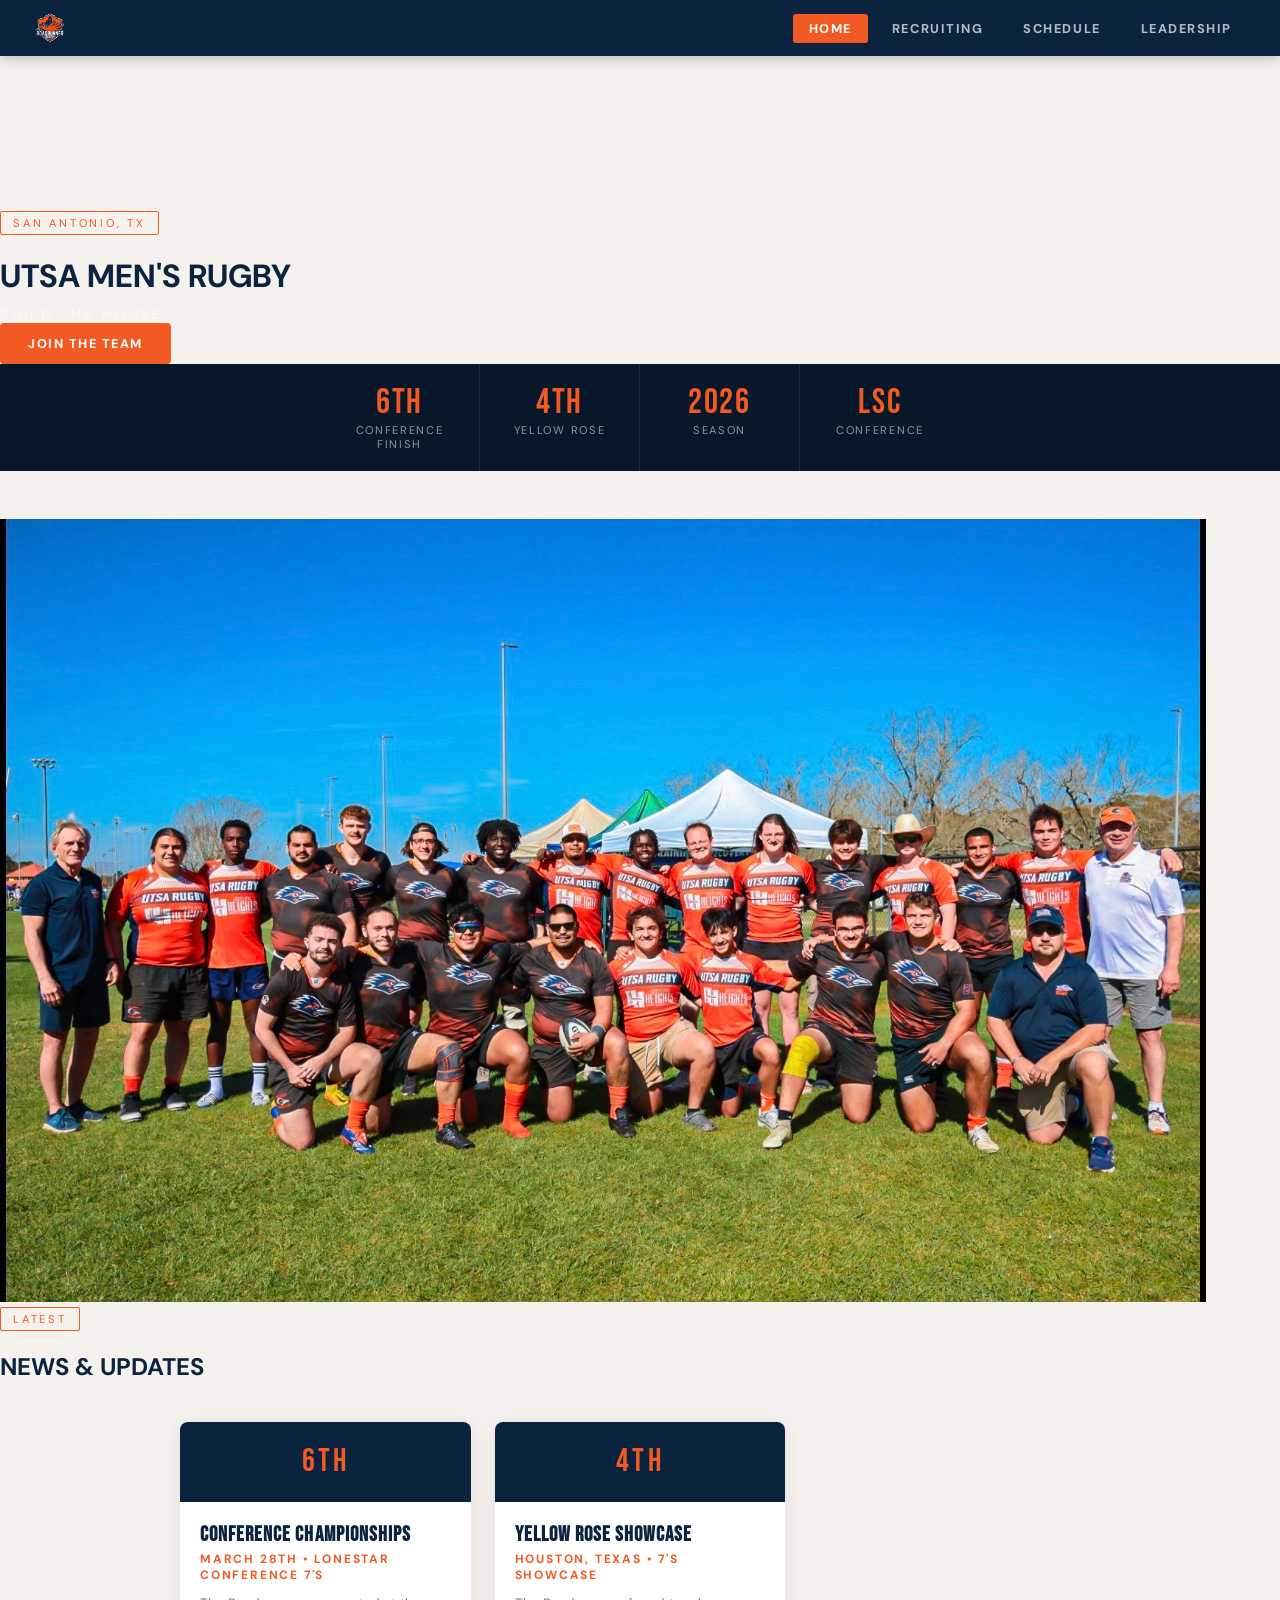
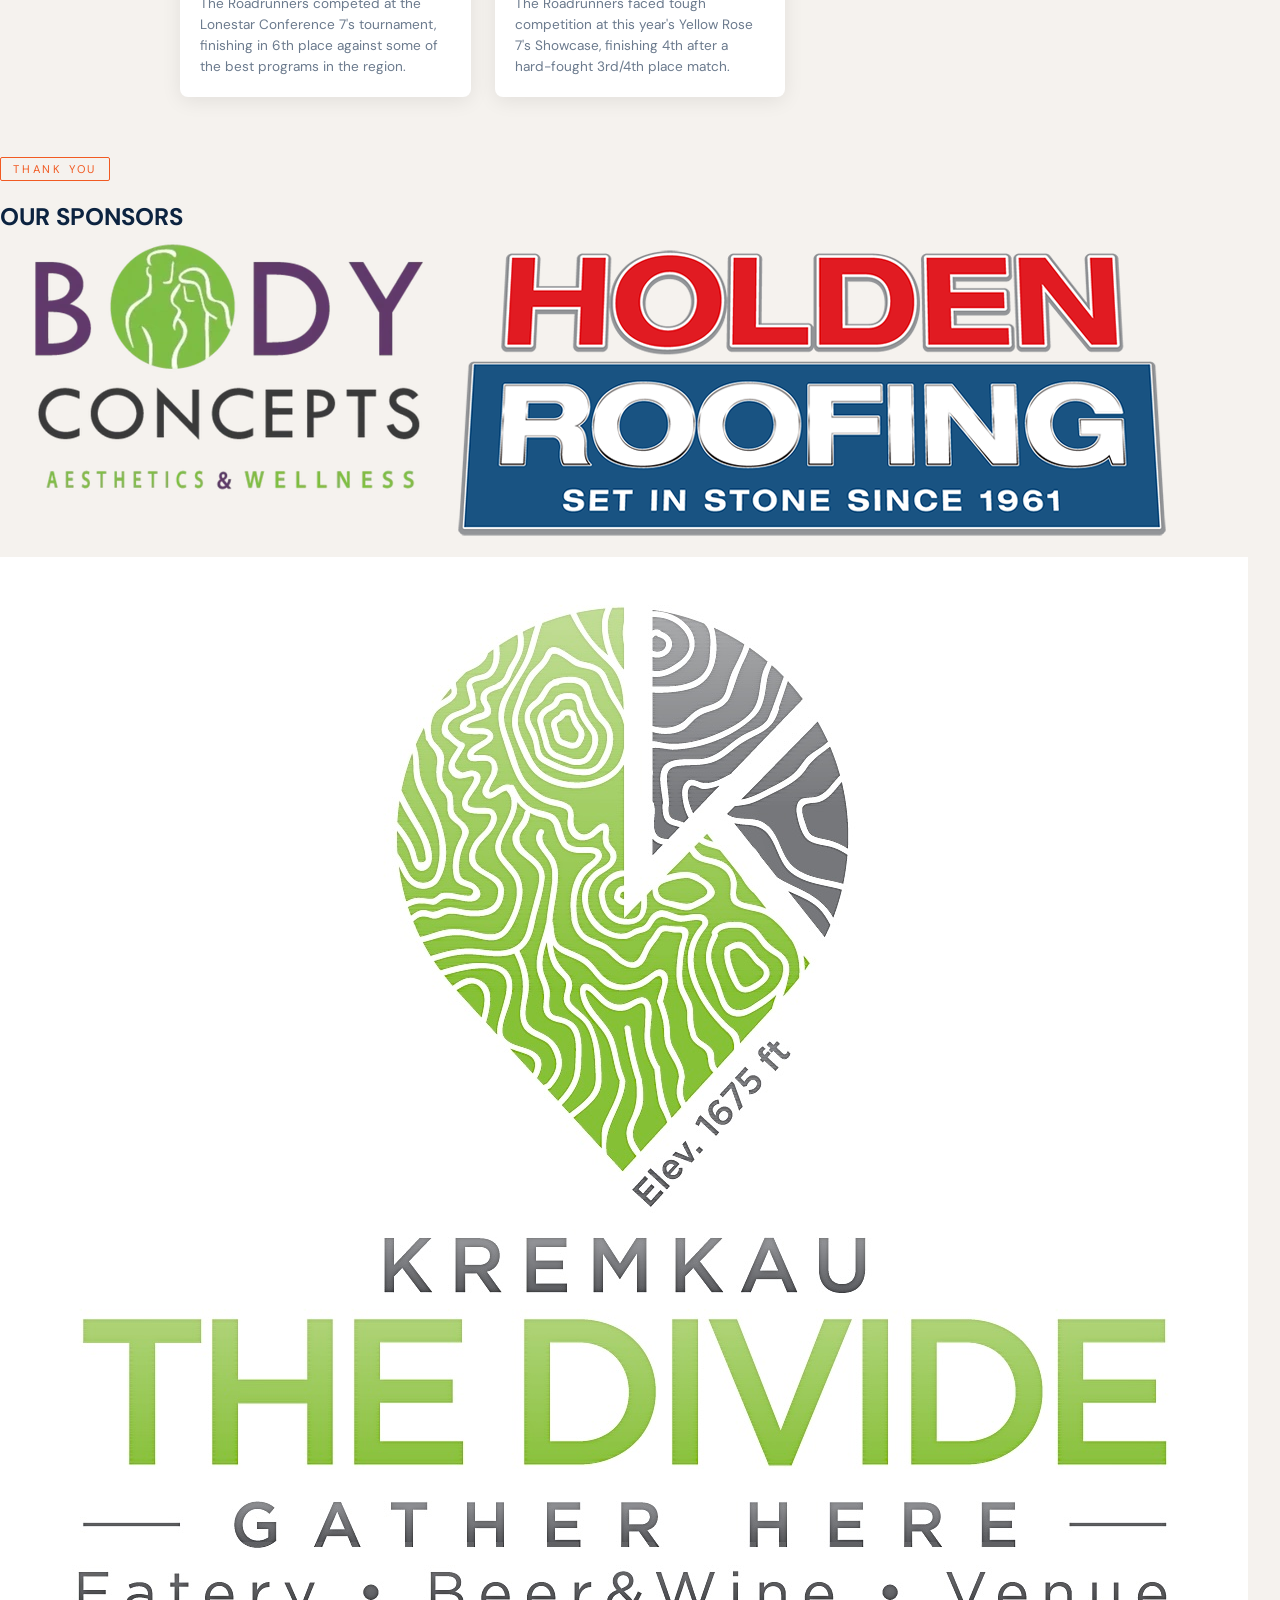
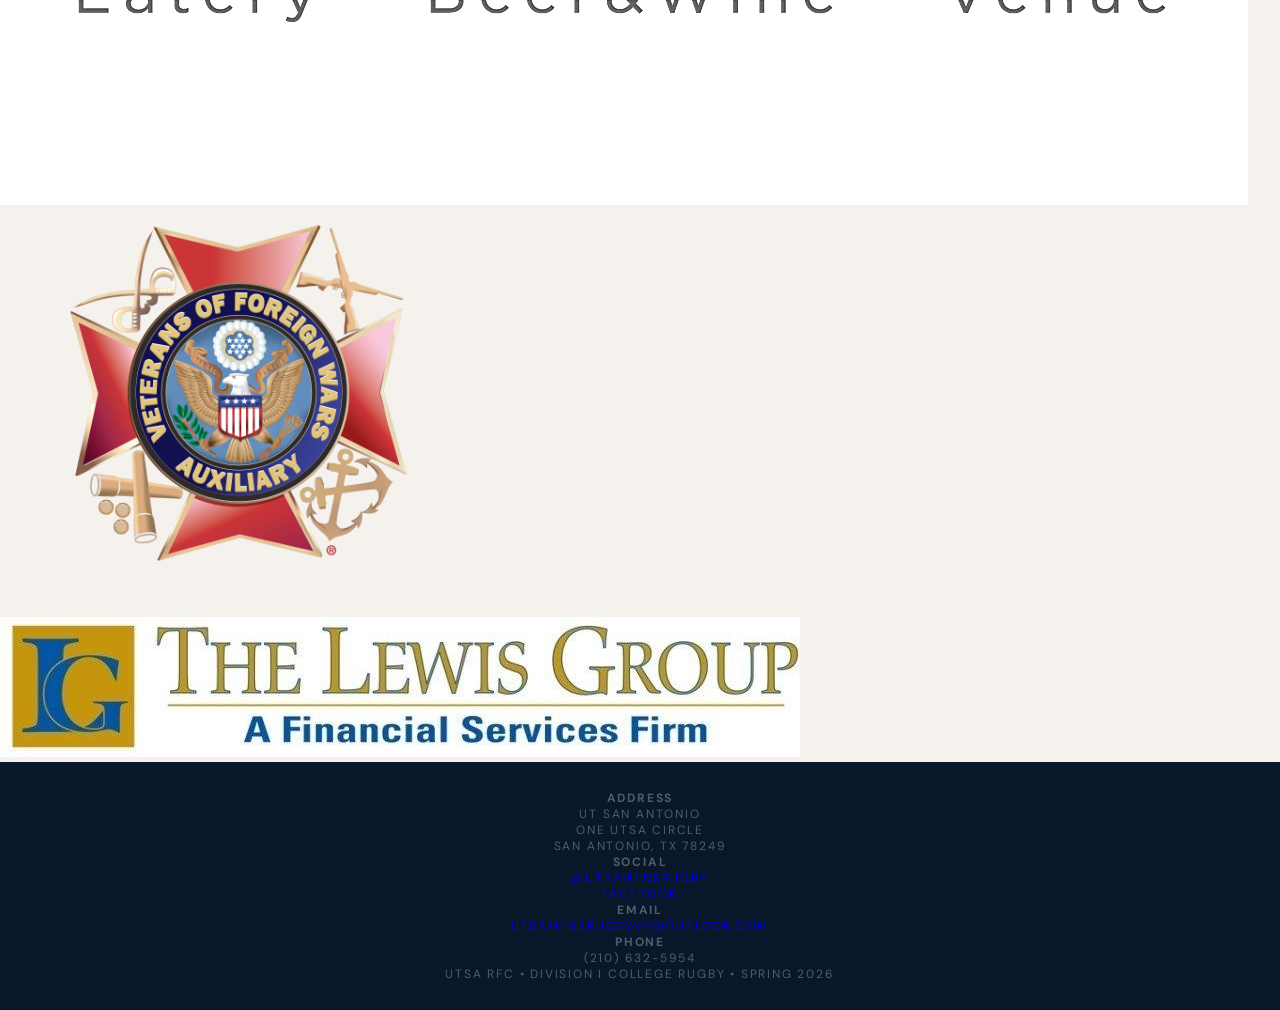
==== index.html @ d94d9ad6 "chaning the style" ====
<!DOCTYPE html>
<html lang="en">
<head>
  <meta charset="UTF-8" />
  <meta name="viewport" content="width=device-width, initial-scale=1.0"/>
  <title>UTSA Men's Rugby</title>
  <link rel="stylesheet" href="/assets/css/style.css" />
  <link href="https://fonts.googleapis.com/css2?family=Bebas+Neue&family=DM+Sans:wght@400;500;700&display=swap" rel="stylesheet"/>
  <link rel="icon" type="image/png" href="/images/utsa-logo.PNG">
</head>
<body>

  <!-- ─── NAV ─── -->
  <nav>
    <a href="/" class="nav-logo">
      <img src="/images/utsa-logo.PNG" alt="UTSA RFC" class="nav-logo-img" />
    </a>
    <button class="nav-toggle" id="navToggle" aria-label="Open menu">&#9776;</button>
    <div class="nav-links" id="navLinks">
      <a href="/"              class="nav-btn active">Home</a>
      <a href="/recrutiment/"  class="nav-btn">Recruiting</a>
      <a href="/scedule/"      class="nav-btn">Schedule</a>
      <a href="/leadership/"   class="nav-btn">Leadership</a>
    </div>
  </nav>

  <!-- ─── HERO ─── -->
  <div class="hero">
    <video autoplay muted loop playsinline class="hero-video">
      <source src="/videos/Rugby Edit.mp4" type="video/mp4">
    </video>
    <div class="hero-content">
      <div class="badge">San Antonio, TX</div>
      <h1>UTSA MEN'S <span>RUGBY</span></h1>
      <p class="subtitle">Build the House</p>
      <a href="/recrutiment/" class="cta-btn hero-cta">Join the Team</a>
    </div>
  </div>

  <!-- ─── STATS BAR ─── -->
  <div class="stats-bar">
    <div><span>6th</span>Conference Finish</div>
    <div><span>4th</span>Yellow Rose</div>
    <div><span>2026</span>Season</div>
    <div><span>LSC</span>Conference</div>
  </div>

  <!-- ─── TEAM PHOTO ─── -->
  <section class="team-photo-section" style="padding-top:48px;">
    <img src="/images/teamphoto.jpg" alt="UTSA Men's Rugby Team" class="team-photo" />
  </section>

  <!-- ─── NEWS & UPDATES ─── -->
  <section class="news-section">
    <div class="section-header">
      <div class="badge">Latest</div>
      <h2 class="section-title">NEWS &amp; <span>UPDATES</span></h2>
    </div>
    <div class="cards-grid">

      <div class="card">
        <div class="card-top"><div class="initials">6TH</div></div>
        <div class="card-body">
          <h3>Conference Championships</h3>
          <div class="role">March 28th &bull; Lonestar Conference 7's</div>
          <p>The Roadrunners competed at the Lonestar Conference 7's tournament, finishing in 6th place against some of the best programs in the region.</p>
        </div>
      </div>

      <div class="card">
        <div class="card-top"><div class="initials">4TH</div></div>
        <div class="card-body">
          <h3>Yellow Rose Showcase</h3>
          <div class="role">Houston, Texas &bull; 7's Showcase</div>
          <p>The Roadrunners faced tough competition at this year's Yellow Rose 7's Showcase, finishing 4th after a hard-fought 3rd/4th place match.</p>
        </div>
      </div>

    </div>
  </section>

  <!-- ─── SPONSORS ─── -->
  <section class="sponsors-section">
    <div class="section-header">
      <div class="badge">Thank You</div>
      <h2 class="section-title">OUR <span>SPONSORS</span></h2>
    </div>
    <div class="sponsors-grid">
      <img src="/images/bodyConcepts.webp"   alt="Body Concepts"   class="sponsor-img" />
      <img src="/images/HoldenRoofing.png"   alt="Holden Roofing"  class="sponsor-img" />
      <img src="/images/TheDivide.jpeg"      alt="The Divide"      class="sponsor-img" />
      <img src="/images/VFWA.png"            alt="VFWA"            class="sponsor-img" />
      <img src="/images/TheLewisGroup.jpg"   alt="The Lewis Group" class="sponsor-img" />
    </div>
  </section>

  <!-- ─── FOOTER ─── -->
  <footer>
    <div class="footer-contact">
      <div class="footer-item">
        <strong>Address</strong>
        <p>UT San Antonio<br>One UTSA Circle<br>San Antonio, TX 78249</p>
      </div>
      <div class="footer-item">
        <strong>Social</strong>
        <p>
          <a href="https://www.instagram.com/utsamensrugby/">@utsamensrugby</a><br>
          <a href="https://www.facebook.com/UTSARUGBY">Facebook</a>
        </p>
      </div>
      <div class="footer-item">
        <strong>Email</strong>
        <p><a href="mailto:UTSAMensRugbyVP@outlook.com">UTSAMensRugbyVP@outlook.com</a></p>
      </div>
      <div class="footer-item">
        <strong>Phone</strong>
        <p>(210) 632-5954</p>
      </div>
    </div>
    <p>UTSA RFC &bull; Division I College Rugby &bull; Spring 2026</p>
  </footer>

  <script>
    document.getElementById('navToggle').addEventListener('click', function () {
      document.getElementById('navLinks').classList.toggle('open');
    });
  </script>

</body>
</html>
---- assets/css/style.css ----
*, *::before, *::after { box-sizing: border-box; margin: 0; padding: 0; }

:root {
  --blue:   #0C2340;
  --orange: #F15A22;
  --white:  #FFFFFF;
  --cream:  #f5f2ee;
  --dark:   #081729;
  --muted:  #6b7a8d;
  --row-home: rgba(241, 90, 34, 0.07);
  --row-away: rgba(255,255,255,0.7);
  --row-bye:  rgba(0,0,0,0.04);
}

body {
  font-family: 'DM Sans', sans-serif;
  background: var(--cream);
  color: var(--blue);
  min-height: 100vh;
}

/* ─── NAV ────────────────────────────────── */
nav {
  background: var(--blue);
  display: flex;
  align-items: center;
  justify-content: space-between;
  padding: 0 32px;
  height: 56px;
  position: sticky;
  top: 0;
  z-index: 100;
  box-shadow: 0 2px 12px rgba(0,0,0,0.25);
}
.nav-logo {
  display: flex;
  align-items: center;
  text-decoration: none;
  height: 56px;
}

.nav-logo-img {
  height: 36px;
  max-height: 36px; 
  width: auto;
  object-fit: contain;
  display: block;
}



.nav-links { 
  display: flex; 
  gap: 8px;
  align-items: center; 
 }

.nav-btn {
  color: rgba(255,255,255,0.7);
  text-decoration: none;
  font-size: 0.8rem;
  font-weight: 700;
  letter-spacing: 0.12em;
  text-transform: uppercase;
  padding: 6px 16px;
  border-radius: 3px;
  transition: background 0.15s, color 0.15s;
}

.nav-btn:hover { background: rgba(255,255,255,0.1); color: var(--white); }
.nav-btn.active { background: var(--orange); color: var(--white); }

/* ─── HEADER ─────────────────────────────── */
header {
  background: var(--blue);
  color: var(--white);
  text-align: center;
  padding: 56px 20px 40px;
  position: relative;
  overflow: hidden;
}

header::before {
  content: '⬡';
  position: absolute;
  font-size: 320px;
  opacity: 0.04;
  top: -60px; left: 50%;
  transform: translateX(-50%);
  pointer-events: none;
}

.badge {
  display: inline-block;
  border: 1px solid var(--orange);
  color: var(--orange);
  font-size: 0.7rem;
  letter-spacing: 0.25em;
  padding: 4px 12px;
  border-radius: 2px;
  margin-bottom: 20px;
  text-transform: uppercase;
}

header h1 {
  font-family: 'Bebas Neue', sans-serif;
  font-size: clamp(3.5rem, 10vw, 7rem);
  letter-spacing: 0.05em;
  line-height: 1;
}

header h1 span { color: var(--orange); }

.subtitle {
  margin-top: 8px;
  font-size: 0.9rem;
  letter-spacing: 0.2em;
  text-transform: uppercase;
  color: rgba(255,255,255,0.5);
}

/* ─── STATS BAR ──────────────────────────── */
.stats-bar {
  display: flex;
  justify-content: center;
  background: var(--dark);
}

.stats-bar div {
  flex: 1;
  max-width: 160px;
  text-align: center;
  padding: 20px 12px;
  color: rgba(255,255,255,0.55);
  font-size: 0.7rem;
  letter-spacing: 0.15em;
  text-transform: uppercase;
  border-right: 1px solid rgba(255,255,255,0.08);
}

.stats-bar div:last-child { border-right: none; }

.stats-bar span {
  display: block;
  font-family: 'Bebas Neue', sans-serif;
  font-size: 2.2rem;
  color: var(--orange);
  line-height: 1.1;
}

/* ─── MAIN ───────────────────────────────── */
main {
  max-width: 960px;
  margin: 0 auto;
  padding: 40px 20px 60px;
}

/* ─── PAGE TITLE (recruiting / leadership) ─ */
.page-header {
  text-align: center;
  padding: 48px 20px 32px;
  background: var(--blue);
  color: var(--white);
}

.page-header h2 {
  font-family: 'Bebas Neue', sans-serif;
  font-size: clamp(2.5rem, 7vw, 5rem);
  letter-spacing: 0.06em;
  color: var(--white);
}

.page-header h2 span { color: var(--orange); }

.page-header p {
  margin-top: 10px;
  color: rgba(255,255,255,0.5);
  font-size: 0.9rem;
  letter-spacing: 0.15em;
  text-transform: uppercase;
}

/* ─── LEGEND ─────────────────────────────── */
.legend {
  display: flex;
  align-items: center;
  gap: 18px;
  margin-bottom: 18px;
  font-size: 0.8rem;
  color: var(--muted);
  letter-spacing: 0.05em;
}

.dot { width: 10px; height: 10px; border-radius: 50%; display: inline-block; }
.dot.home { background: var(--orange); }
.dot.away { background: var(--blue); }
.dot.bye  { background: #ccc; }

/* ─── TABLE ──────────────────────────────── */
table {
  width: 100%;
  border-collapse: collapse;
  font-size: 0.88rem;
  background: var(--white);
  border-radius: 8px;
  overflow: hidden;
  box-shadow: 0 4px 24px rgba(0,0,0,0.08);
}

thead tr {
  background: var(--blue);
  color: var(--orange);
  font-family: 'Bebas Neue', sans-serif;
  font-size: 0.95rem;
  letter-spacing: 0.1em;
}

th { padding: 14px 16px; text-align: left; font-weight: 400; }
td { padding: 13px 16px; border-bottom: 1px solid rgba(0,0,0,0.06); vertical-align: middle; }
tbody tr:last-child td { border-bottom: none; }

tbody tr.home { background: var(--row-home); }
tbody tr.away { background: var(--row-away); }
tbody tr.bye  { background: var(--row-bye); color: var(--muted); }
tbody tr.playoffs { border-top: 2px solid var(--orange); }
tbody tr:hover { background: rgba(241,90,34,0.12); transition: background 0.15s; }

td:first-child {
  font-family: 'Bebas Neue', sans-serif;
  font-size: 1.1rem;
  color: var(--muted);
}

/* ─── TAGS ───────────────────────────────── */
.tag {
  display: inline-block;
  font-size: 0.68rem;
  font-weight: 700;
  letter-spacing: 0.1em;
  text-transform: uppercase;
  padding: 3px 9px;
  border-radius: 3px;
}

.tag.home   { background: var(--orange); color: var(--white); }
.tag.away   { background: var(--blue);   color: var(--white); }
.tag.playoff { background: var(--dark); color: var(--orange); border: 1px solid var(--orange); }

.result { font-family: 'Bebas Neue', sans-serif; font-size: 1rem; color: var(--muted); }

/* ─── CARDS (recruiting / leadership) ────── */
.cards-grid {
  max-width: 960px;
  margin: 0 auto;
  padding: 40px 20px 60px;
  display: grid;
  grid-template-columns: repeat(auto-fill, minmax(260px, 1fr));
  gap: 24px;
}

.card {
  background: var(--white);
  border-radius: 8px;
  box-shadow: 0 4px 20px rgba(0,0,0,0.08);
  overflow: hidden;
  transition: transform 0.15s, box-shadow 0.15s;
}

.card:hover { transform: translateY(-4px); box-shadow: 0 8px 32px rgba(0,0,0,0.12); }

.card-top {
  background: var(--blue);
  height: 80px;
  display: flex;
  align-items: center;
  justify-content: center;
}

.card-top .initials {
  font-family: 'Bebas Neue', sans-serif;
  font-size: 2rem;
  color: var(--orange);
  letter-spacing: 0.1em;
}

.card-body { padding: 20px; }

.card-body h3 {
  font-family: 'Bebas Neue', sans-serif;
  font-size: 1.3rem;
  letter-spacing: 0.05em;
  color: var(--blue);
}

.card-body .role {
  font-size: 0.75rem;
  font-weight: 700;
  letter-spacing: 0.15em;
  text-transform: uppercase;
  color: var(--orange);
  margin: 4px 0 10px;
}

.card-body p { font-size: 0.85rem; color: var(--muted); line-height: 1.55; }

/* ─── INFO SECTION (recruiting) ─────────── */
.info-section {
  max-width: 760px;
  margin: 0 auto 60px;
  padding: 0 20px;
}

.info-section h3 {
  font-family: 'Bebas Neue', sans-serif;
  font-size: 1.8rem;
  color: var(--blue);
  letter-spacing: 0.05em;
  margin-bottom: 10px;
  border-left: 4px solid var(--orange);
  padding-left: 14px;
}

.info-section p { font-size: 0.9rem; color: #444; line-height: 1.7; margin-bottom: 20px; }

.cta-btn {
  display: inline-block;
  background: var(--orange);
  color: var(--white);
  font-weight: 700;
  font-size: 0.8rem;
  letter-spacing: 0.12em;
  text-transform: uppercase;
  padding: 12px 28px;
  border-radius: 4px;
  text-decoration: none;
  transition: background 0.15s;
}

.cta-btn:hover { background: #d44d1a; }

/* ─── FOOTER ─────────────────────────────── */
footer {
  text-align: center;
  padding: 28px 20px;
  background: var(--dark);
  color: rgba(255,255,255,0.3);
  font-size: 0.75rem;
  letter-spacing: 0.15em;
  text-transform: uppercase;
}


/* ─── HAMBURGER BUTTON ───────────────────── */
.nav-toggle {
  display: none;
  background: none;
  border: none;
  color: var(--white);
  font-size: 1.5rem;
  cursor: pointer;
  padding: 4px 8px;
  line-height: 1;
}

/* ─── RESPONSIVE ─────────────────────────── */
@media (max-width: 640px) {
  nav {
    flex-wrap: wrap;
    height: auto;
    padding: 12px 16px;
  }

  .nav-toggle { display: block; }

  .nav-links {
    display: none;
    flex-direction: column;
    width: 100%;
    padding: 8px 0 4px;
    gap: 4px;
  }

  .nav-links.open { display: flex; }

  .nav-btn {
    width: 100%;
    text-align: center;
    padding: 10px 16px;
  }

  .nav-logo-img { height: 28px; }

  /* ─── TABLE MOBILE FIXES ─── */
  th:nth-child(4), td:nth-child(4),
  th:nth-child(5), td:nth-child(5) { display: none; }

  main { padding: 20px 12px 40px; }

  table { font-size: 0.78rem; }

  th { padding: 10px 8px; }
  td { padding: 10px 8px; }

  td:first-child { font-size: 0.9rem; }

  td:nth-child(3) { word-break: break-word; max-width: 100px; }

  .stats-bar { flex-wrap: wrap; }
  .stats-bar div { max-width: none; flex: 1 1 50%; }
}
 
/*─────────────── LOGO ─────────────── */
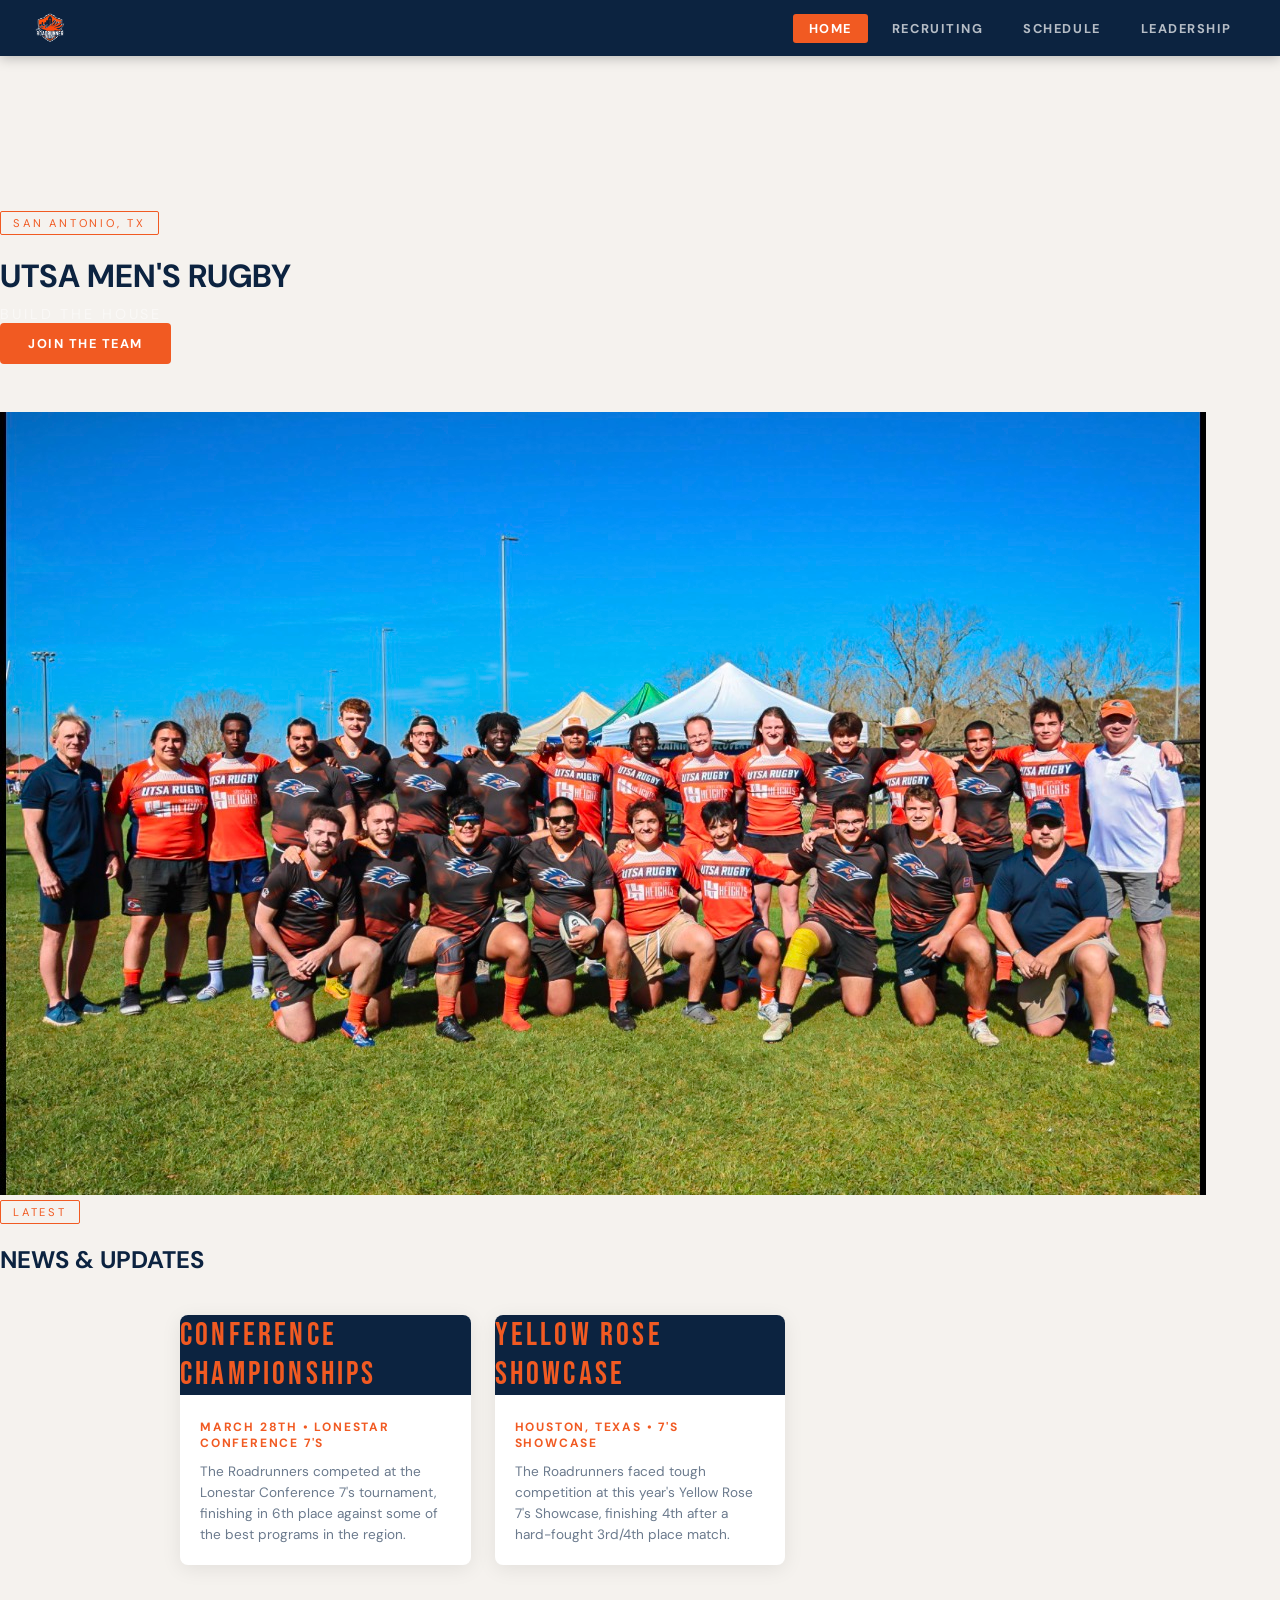
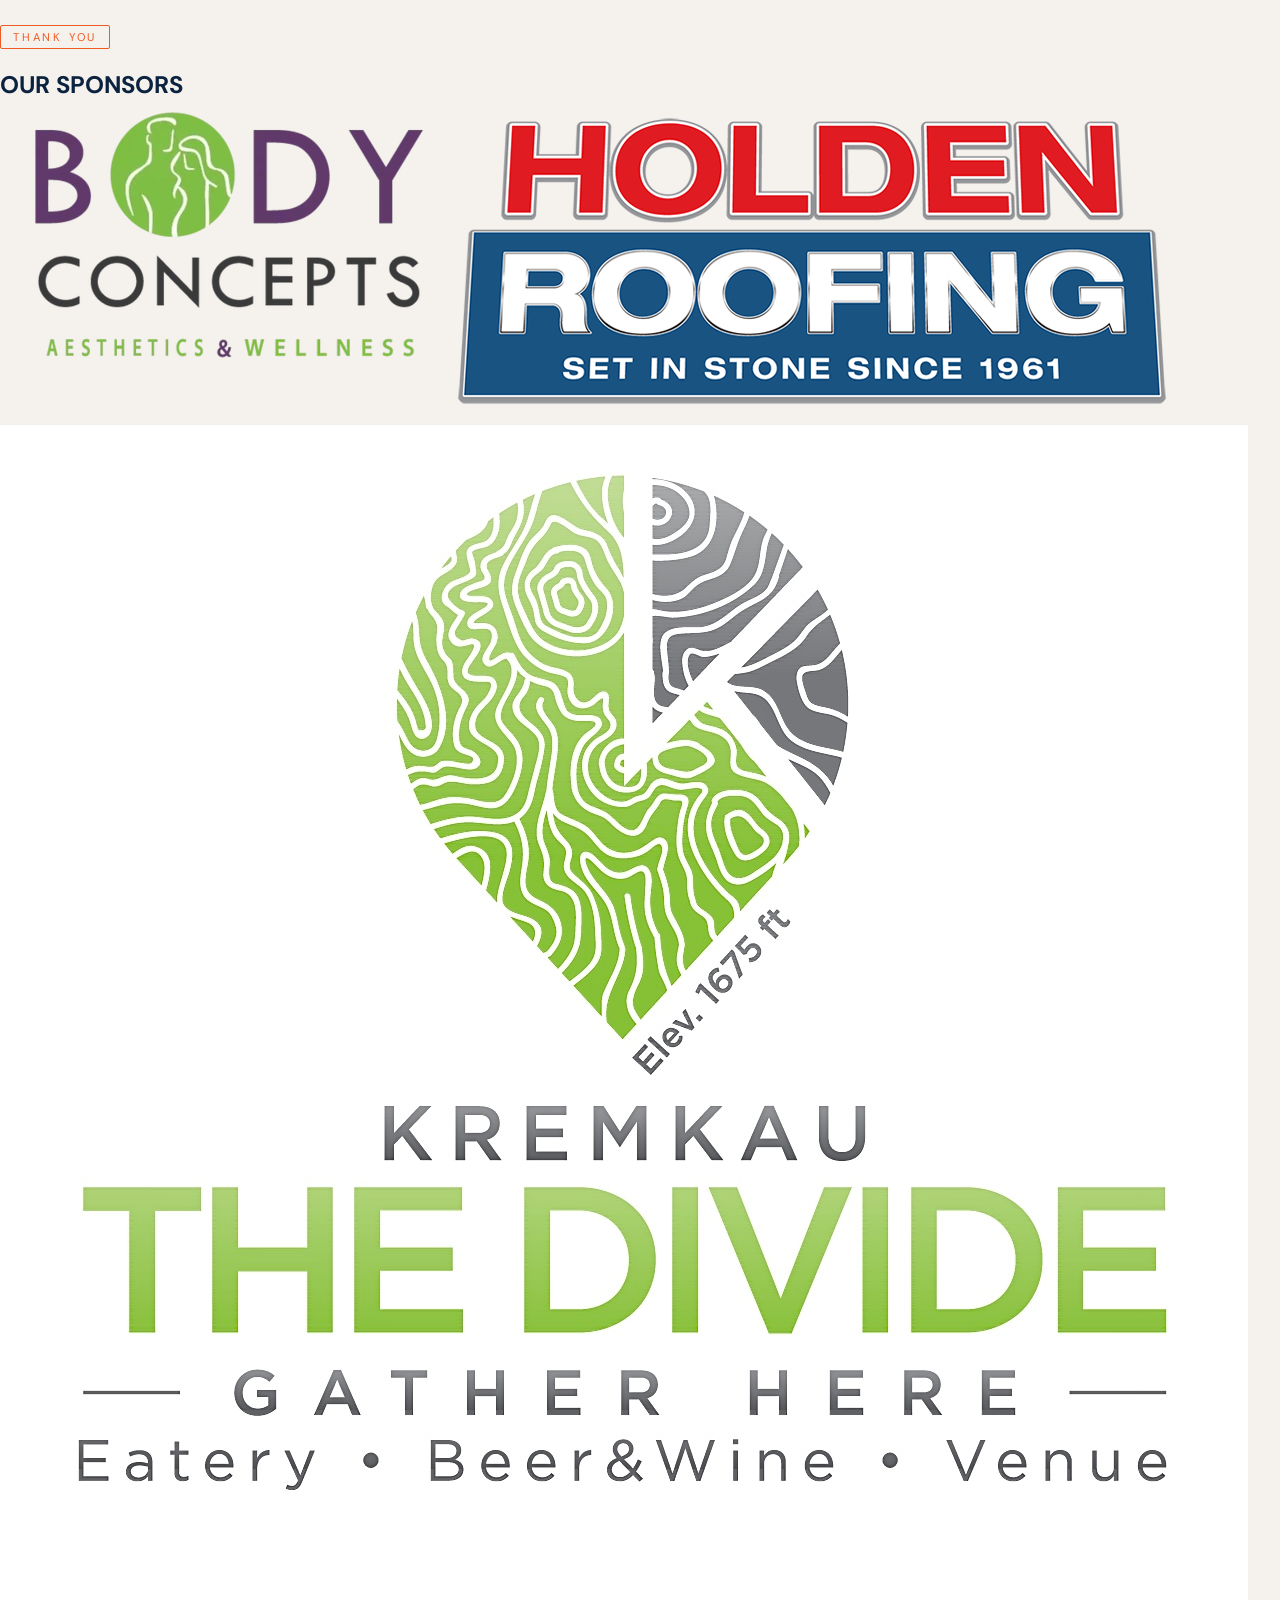
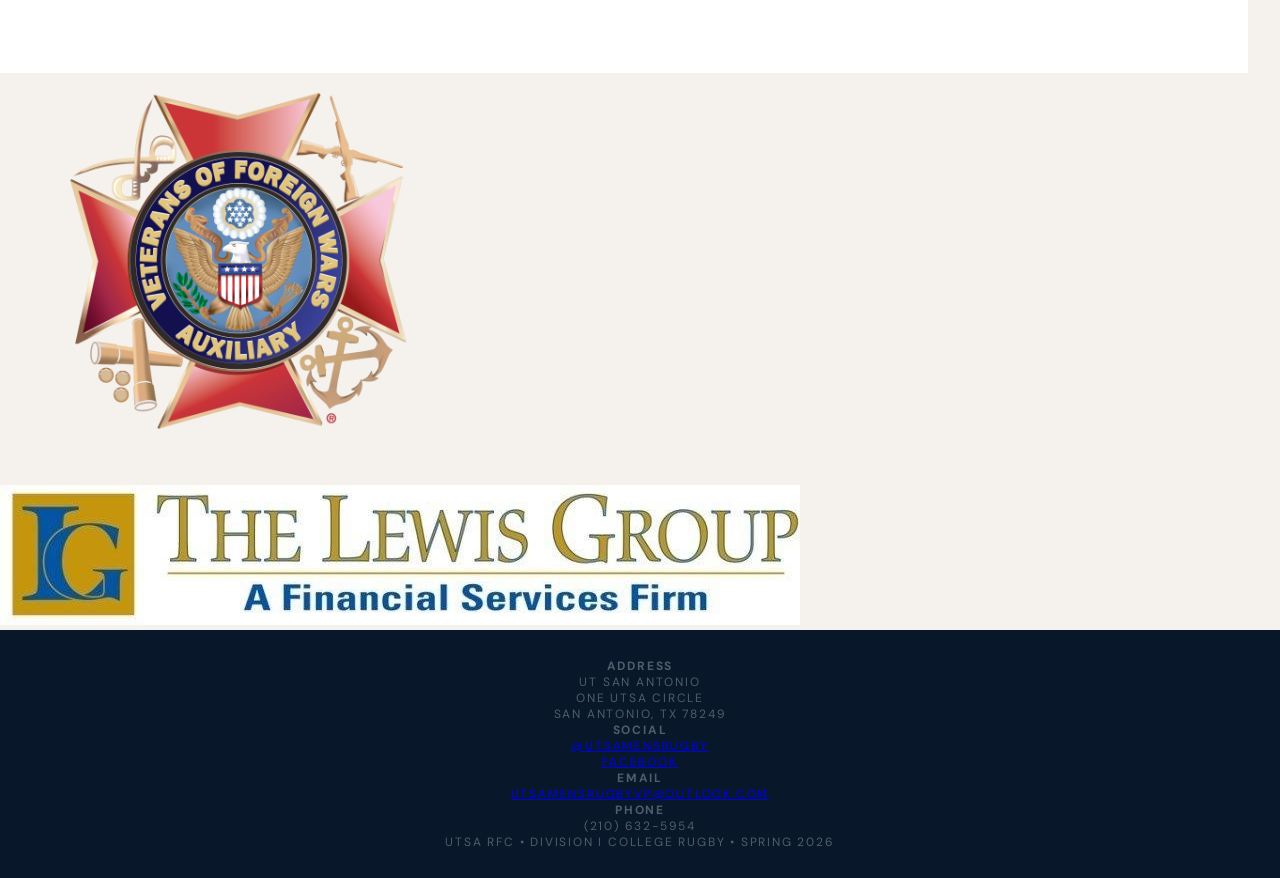
==== commit 7de6b364: "Changing some things" ====
--- a/index.html
+++ b/index.html
@@ -37,13 +37,7 @@
     </div>
   </div>
 
-  <!-- ─── STATS BAR ─── -->
-  <div class="stats-bar">
-    <div><span>6th</span>Conference Finish</div>
-    <div><span>4th</span>Yellow Rose</div>
-    <div><span>2026</span>Season</div>
-    <div><span>LSC</span>Conference</div>
-  </div>
+  
 
   <!-- ─── TEAM PHOTO ─── -->
   <section class="team-photo-section" style="padding-top:48px;">
@@ -59,18 +53,16 @@
     <div class="cards-grid">
 
       <div class="card">
-        <div class="card-top"><div class="initials">6TH</div></div>
+        <div class="card-top"><div class="initials">Conference Championships</div></div>
         <div class="card-body">
-          <h3>Conference Championships</h3>
           <div class="role">March 28th &bull; Lonestar Conference 7's</div>
           <p>The Roadrunners competed at the Lonestar Conference 7's tournament, finishing in 6th place against some of the best programs in the region.</p>
         </div>
       </div>
 
       <div class="card">
-        <div class="card-top"><div class="initials">4TH</div></div>
+        <div class="card-top"><div class="initials">Yellow Rose Showcase</div></div>
         <div class="card-body">
-          <h3>Yellow Rose Showcase</h3>
           <div class="role">Houston, Texas &bull; 7's Showcase</div>
           <p>The Roadrunners faced tough competition at this year's Yellow Rose 7's Showcase, finishing 4th after a hard-fought 3rd/4th place match.</p>
         </div>
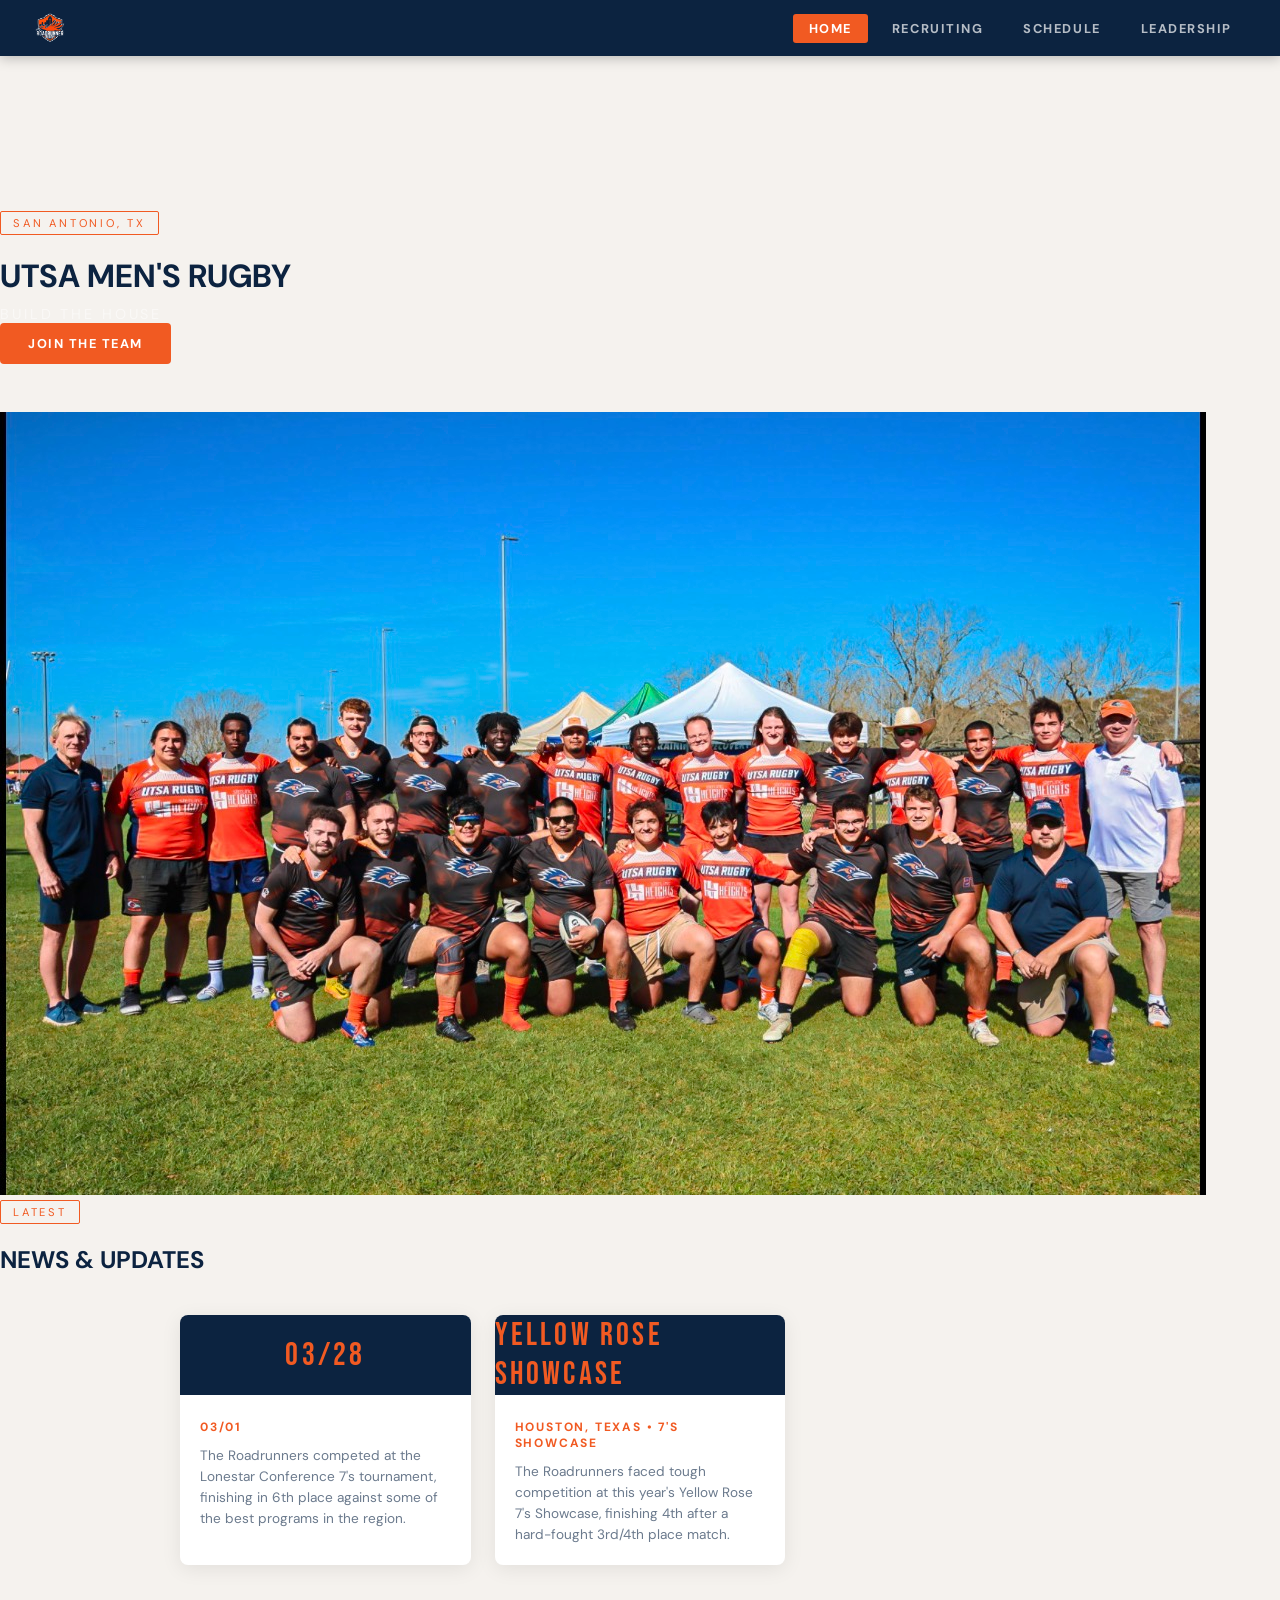
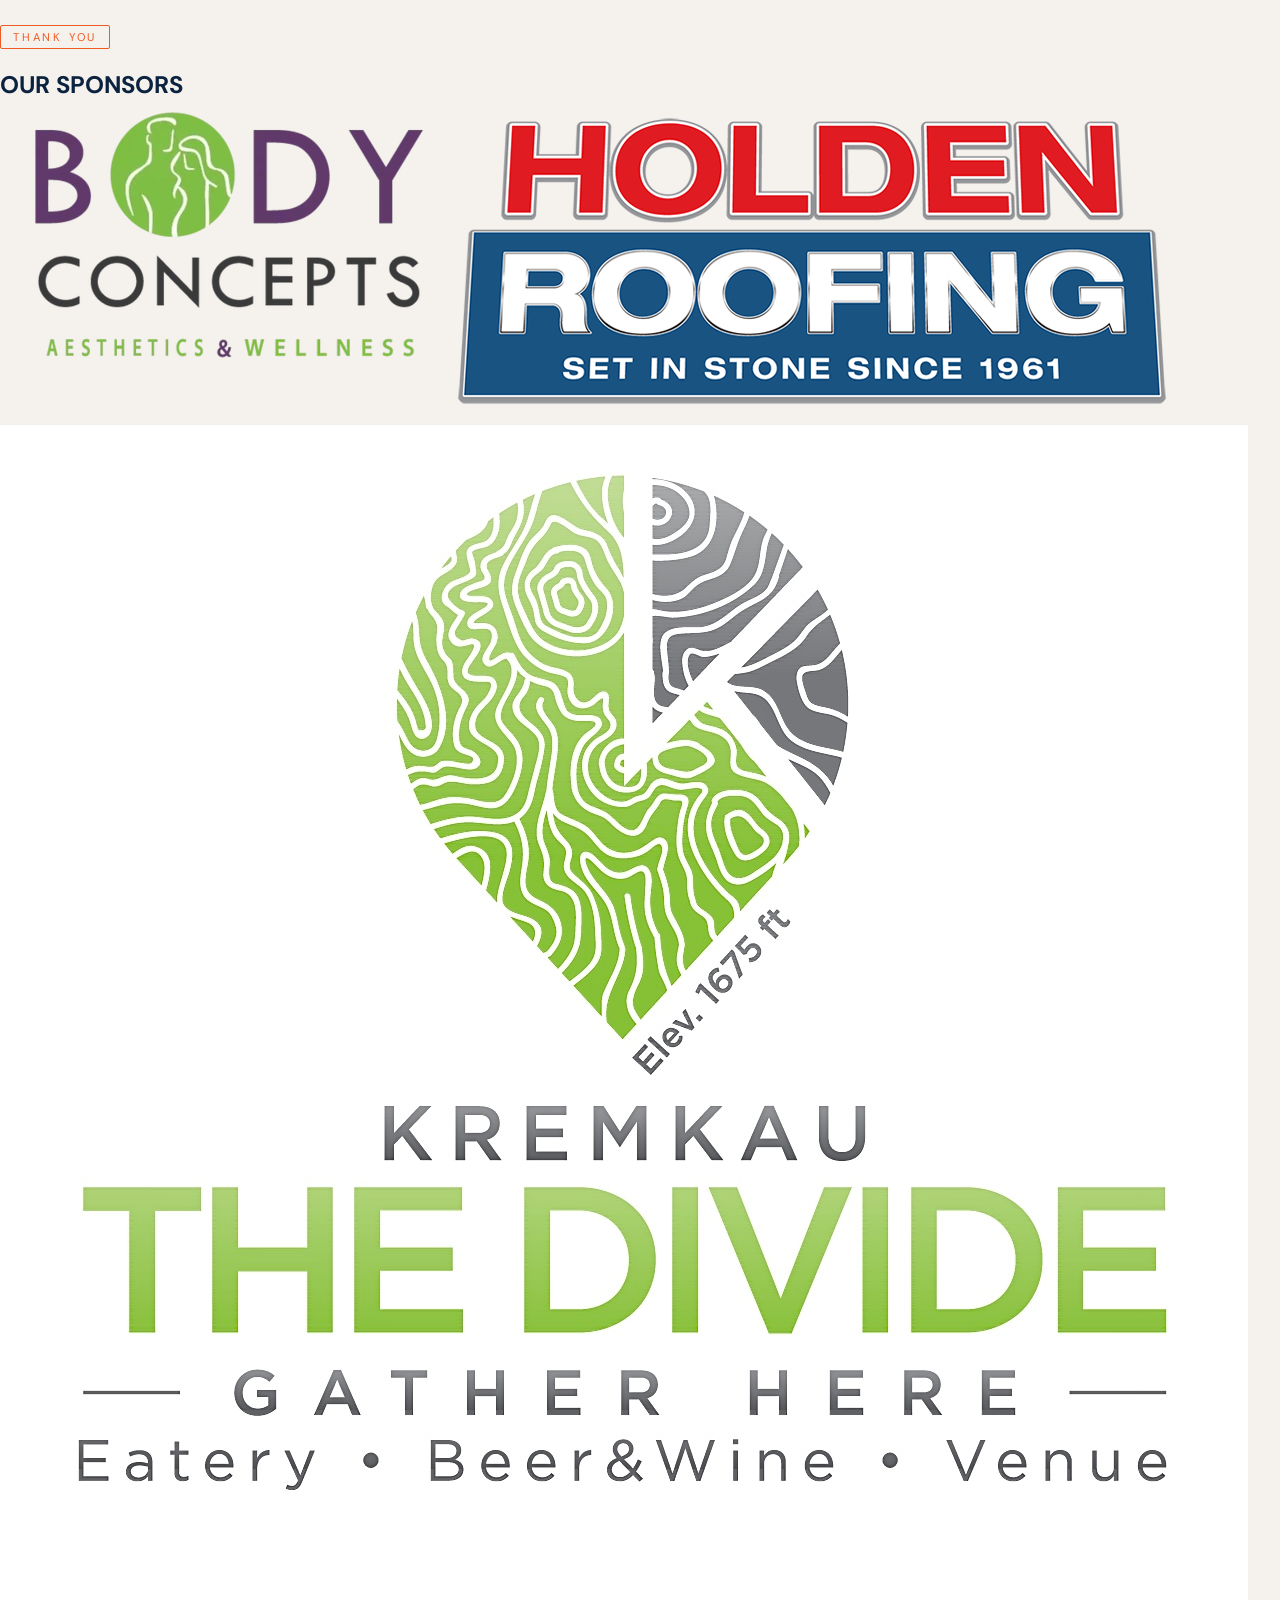
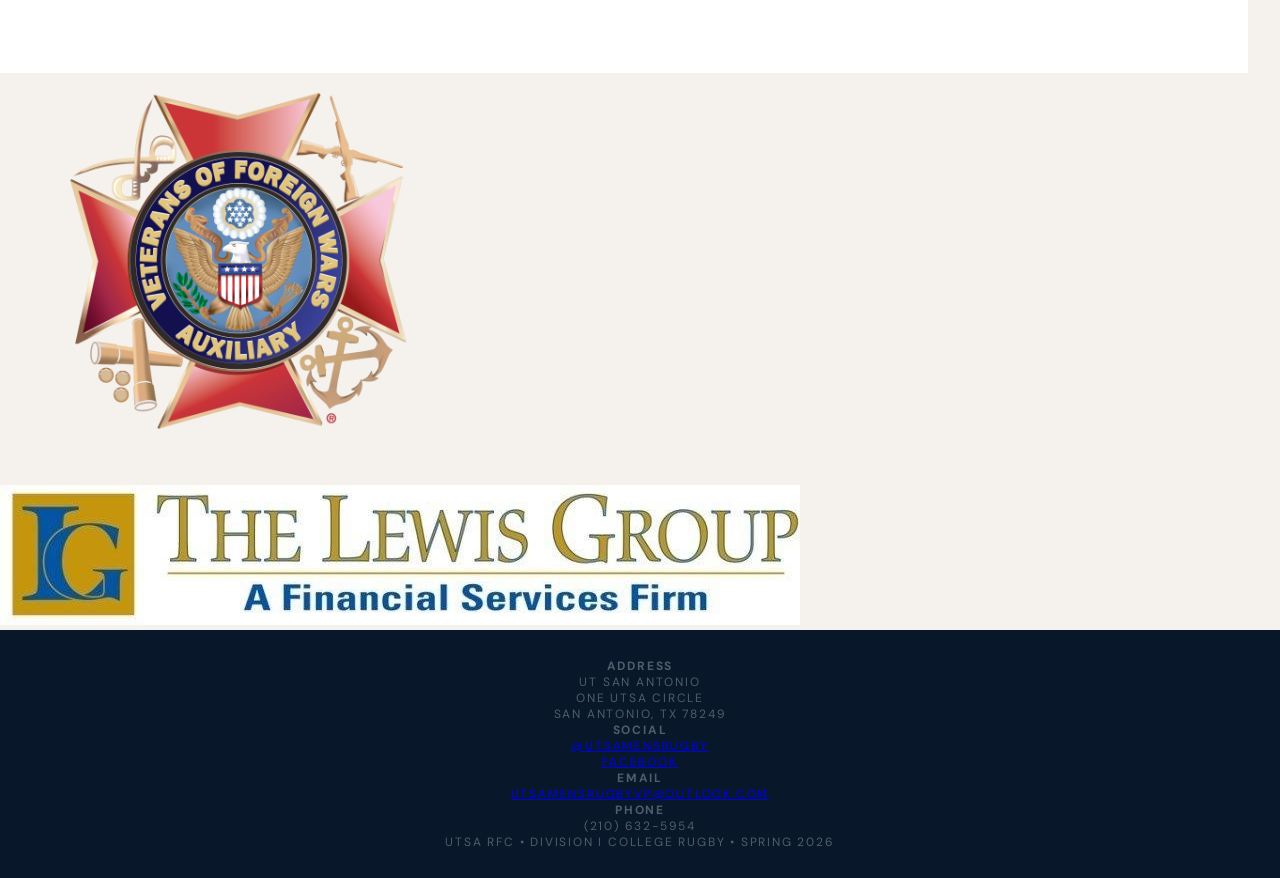
==== commit 2ed176e3: "fixing some things" ====
--- a/index.html
+++ b/index.html
@@ -53,9 +53,9 @@
     <div class="cards-grid">
 
       <div class="card">
-        <div class="card-top"><div class="initials">Conference Championships</div></div>
+        <div class="card-top"><div class="initials">03/28</div></div>
         <div class="card-body">
-          <div class="role">March 28th &bull; Lonestar Conference 7's</div>
+          <div class="role">03/01</div>
           <p>The Roadrunners competed at the Lonestar Conference 7's tournament, finishing in 6th place against some of the best programs in the region.</p>
         </div>
       </div>
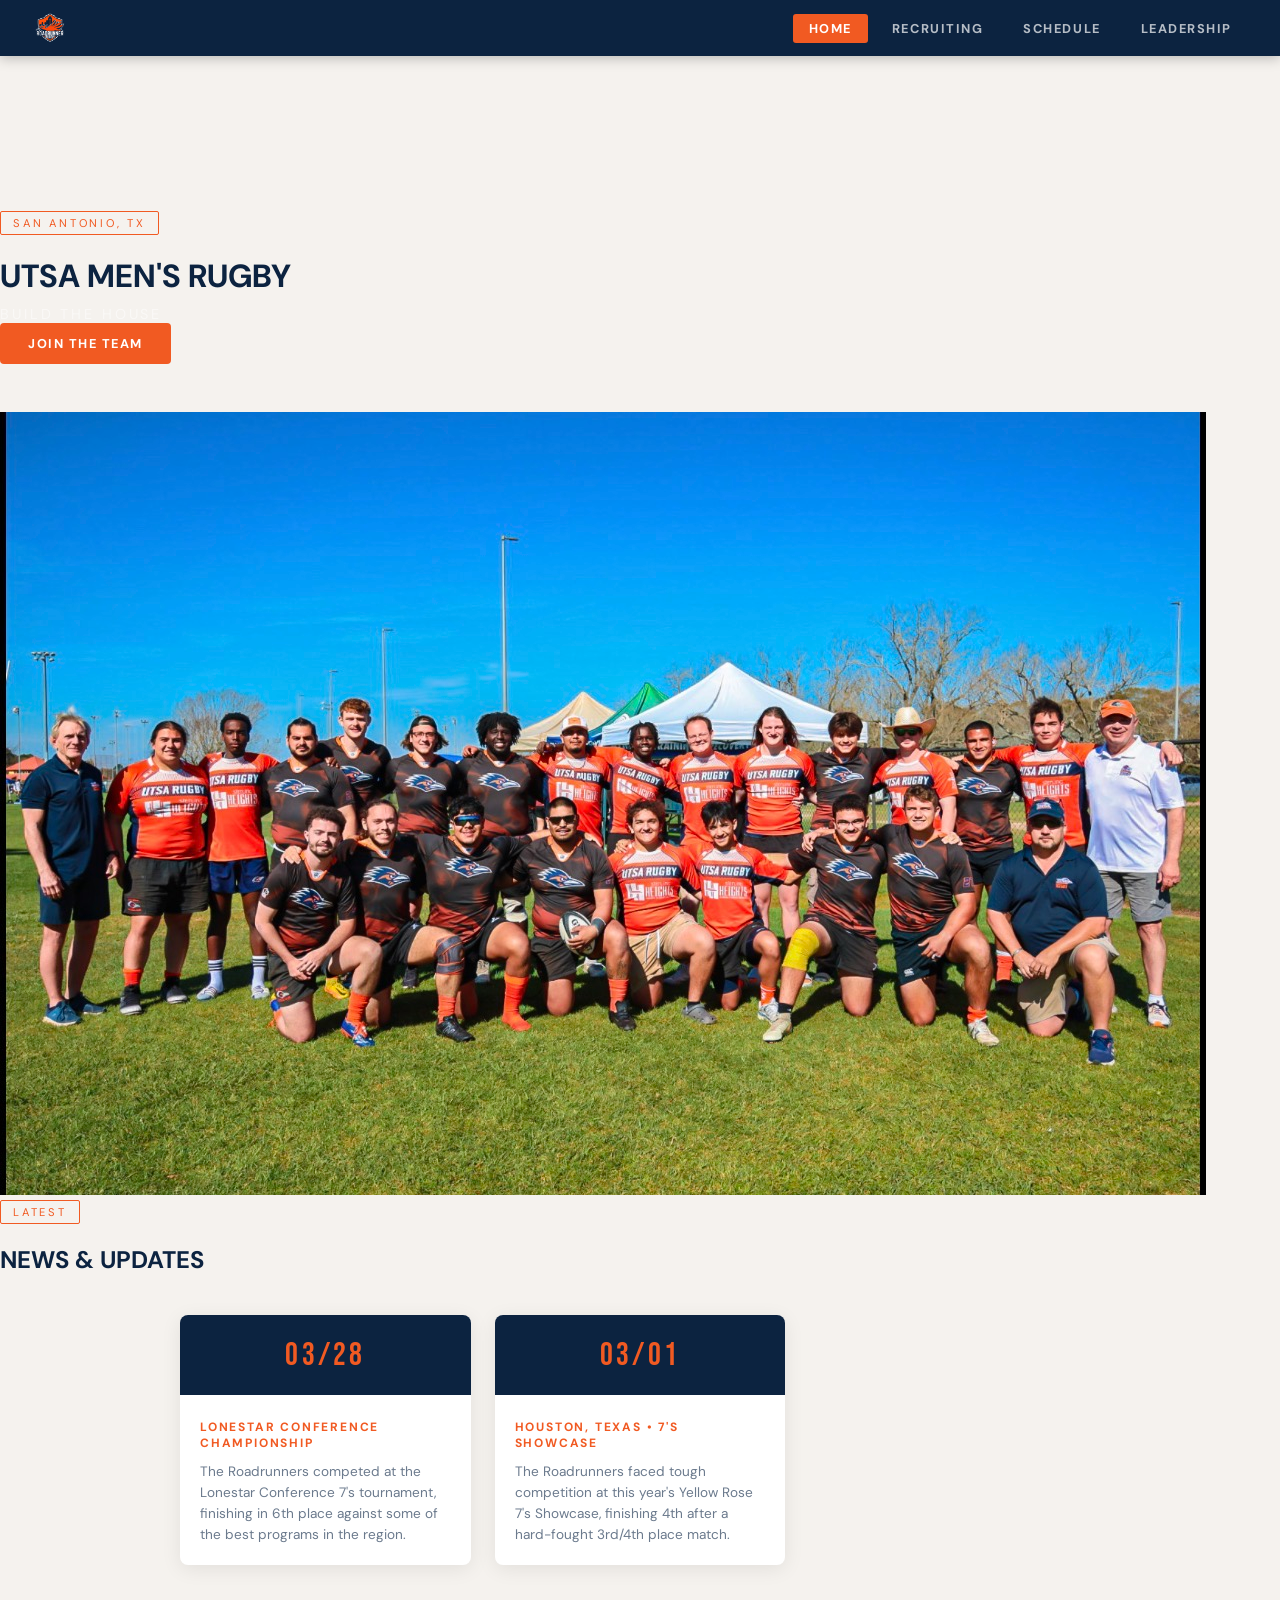
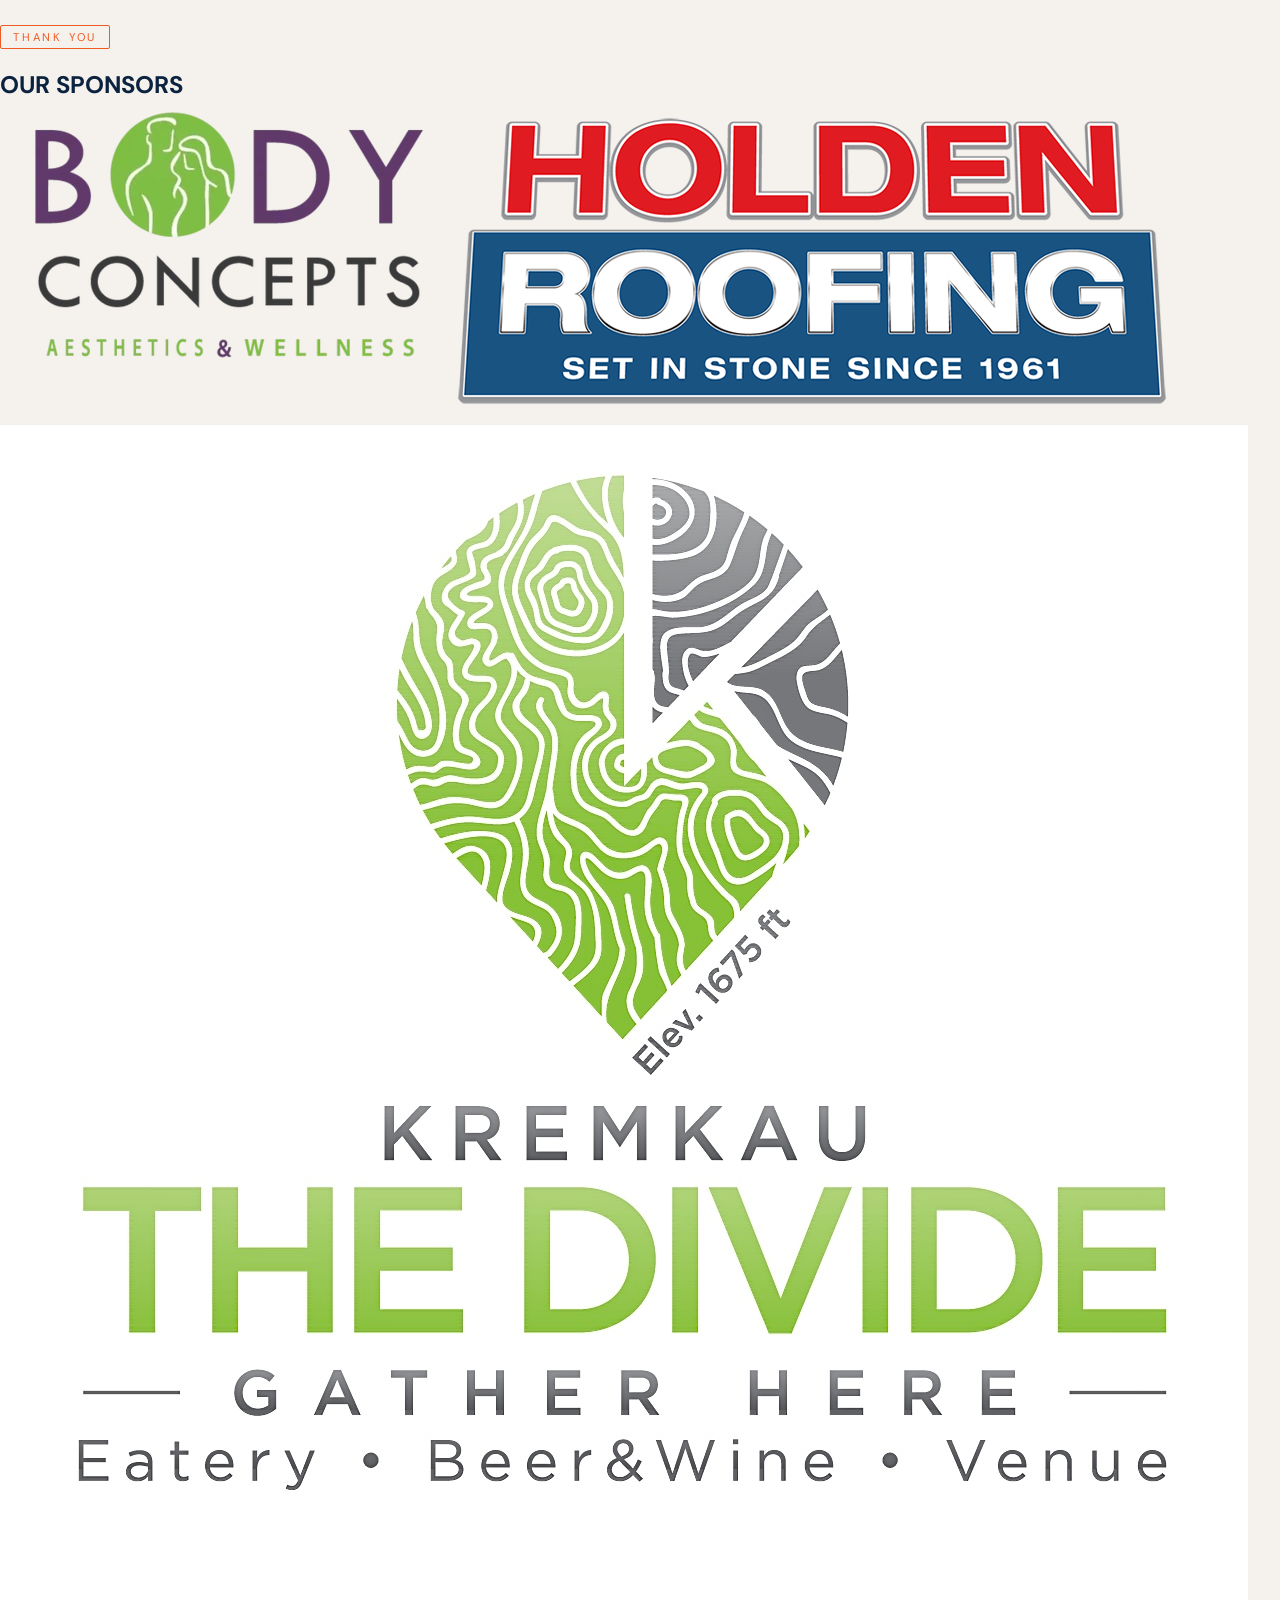
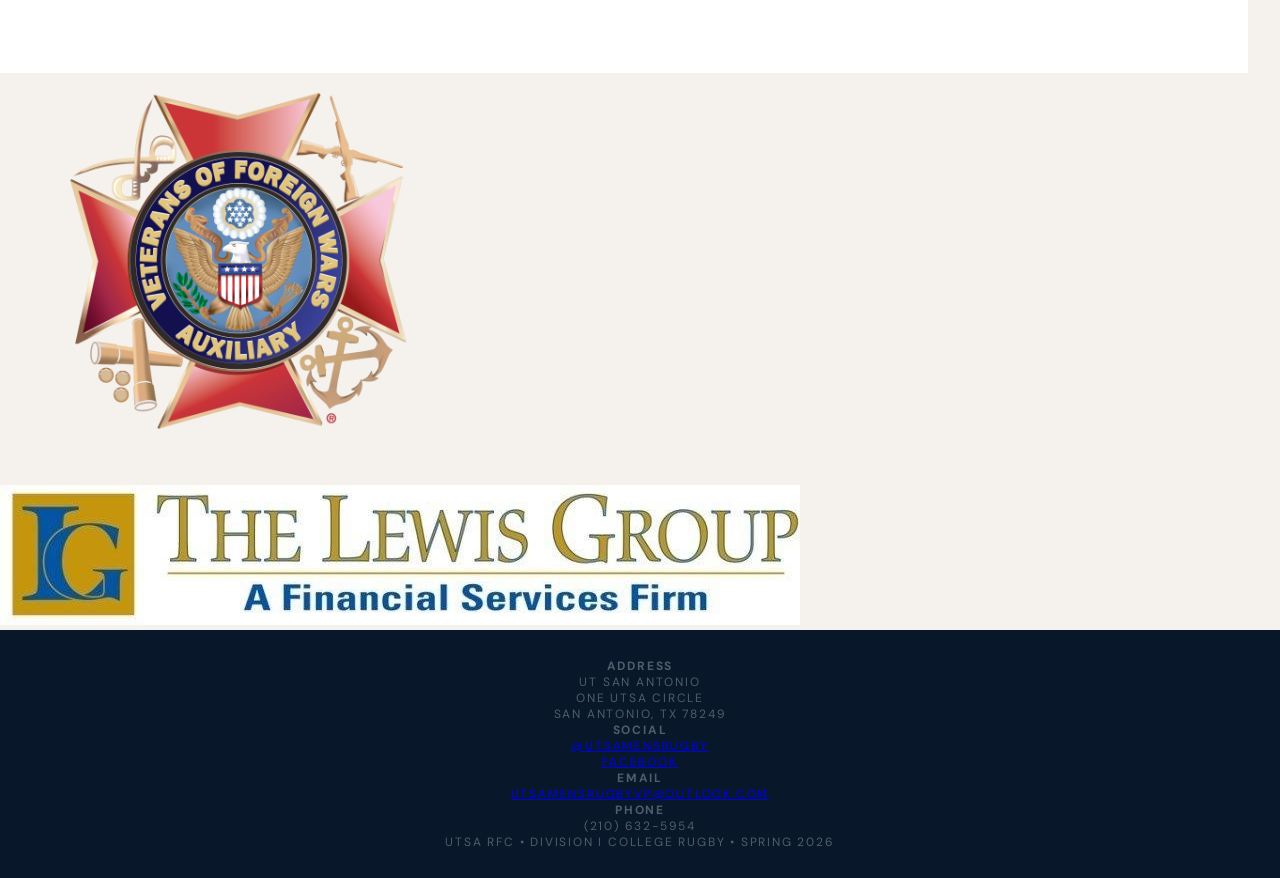
==== commit d5a2280c: "changes" ====
--- a/index.html
+++ b/index.html
@@ -55,13 +55,13 @@
       <div class="card">
         <div class="card-top"><div class="initials">03/28</div></div>
         <div class="card-body">
-          <div class="role">03/01</div>
+          <div class="role">Lonestar Conference Championship</div>
           <p>The Roadrunners competed at the Lonestar Conference 7's tournament, finishing in 6th place against some of the best programs in the region.</p>
         </div>
       </div>
 
       <div class="card">
-        <div class="card-top"><div class="initials">Yellow Rose Showcase</div></div>
+        <div class="card-top"><div class="initials">03/01</div></div>
         <div class="card-body">
           <div class="role">Houston, Texas &bull; 7's Showcase</div>
           <p>The Roadrunners faced tough competition at this year's Yellow Rose 7's Showcase, finishing 4th after a hard-fought 3rd/4th place match.</p>
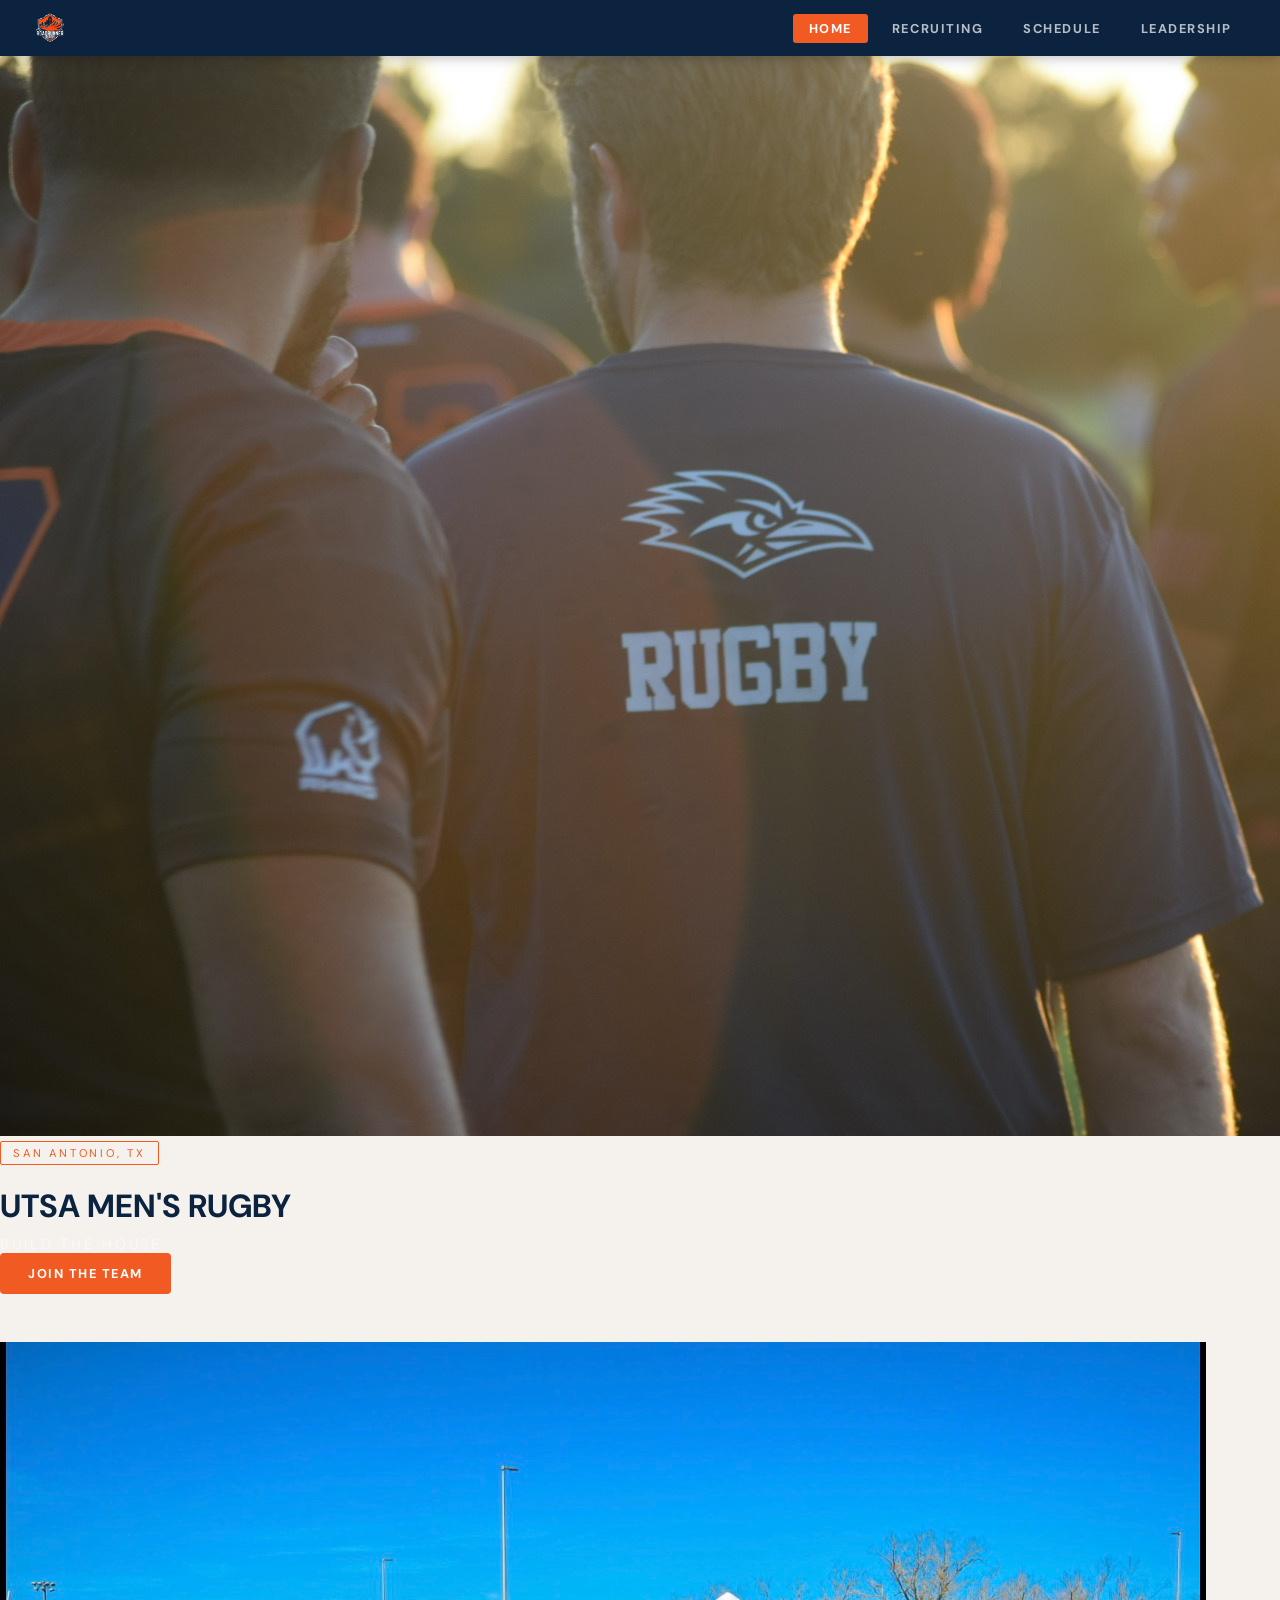
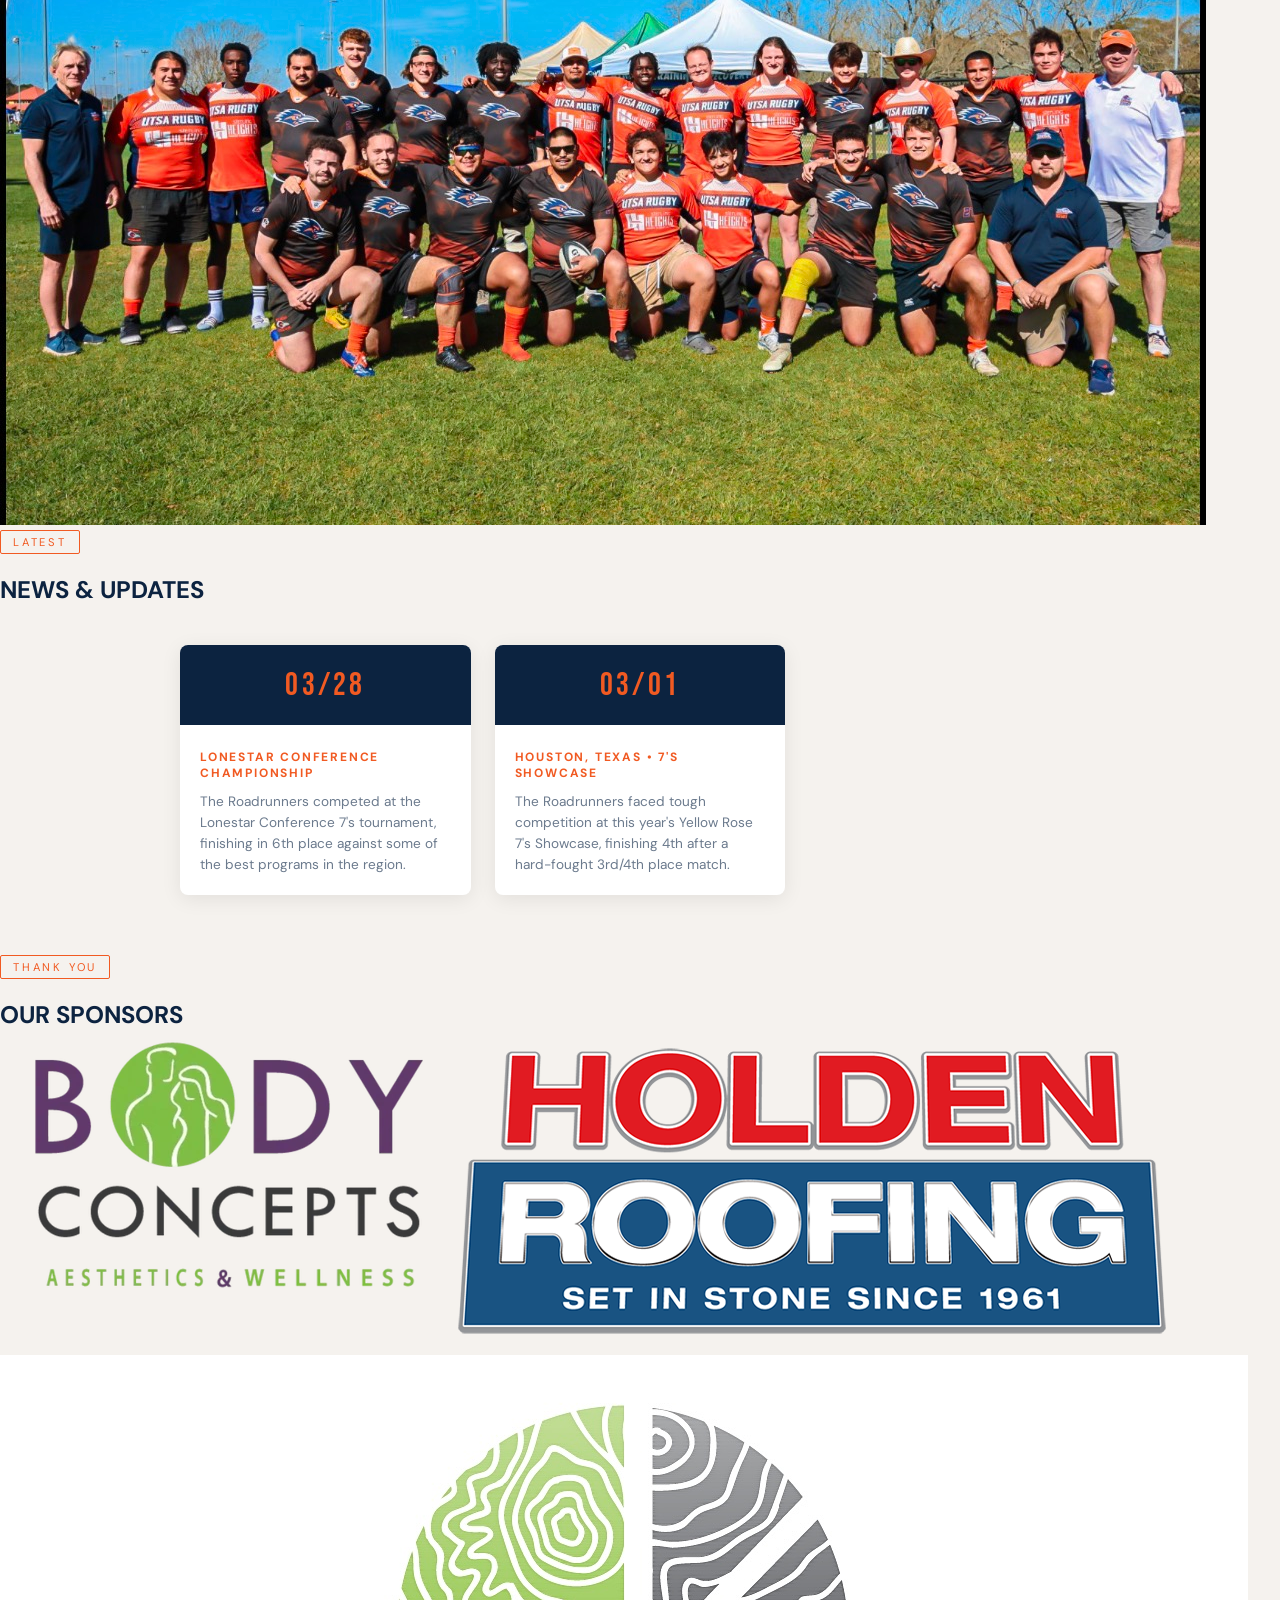
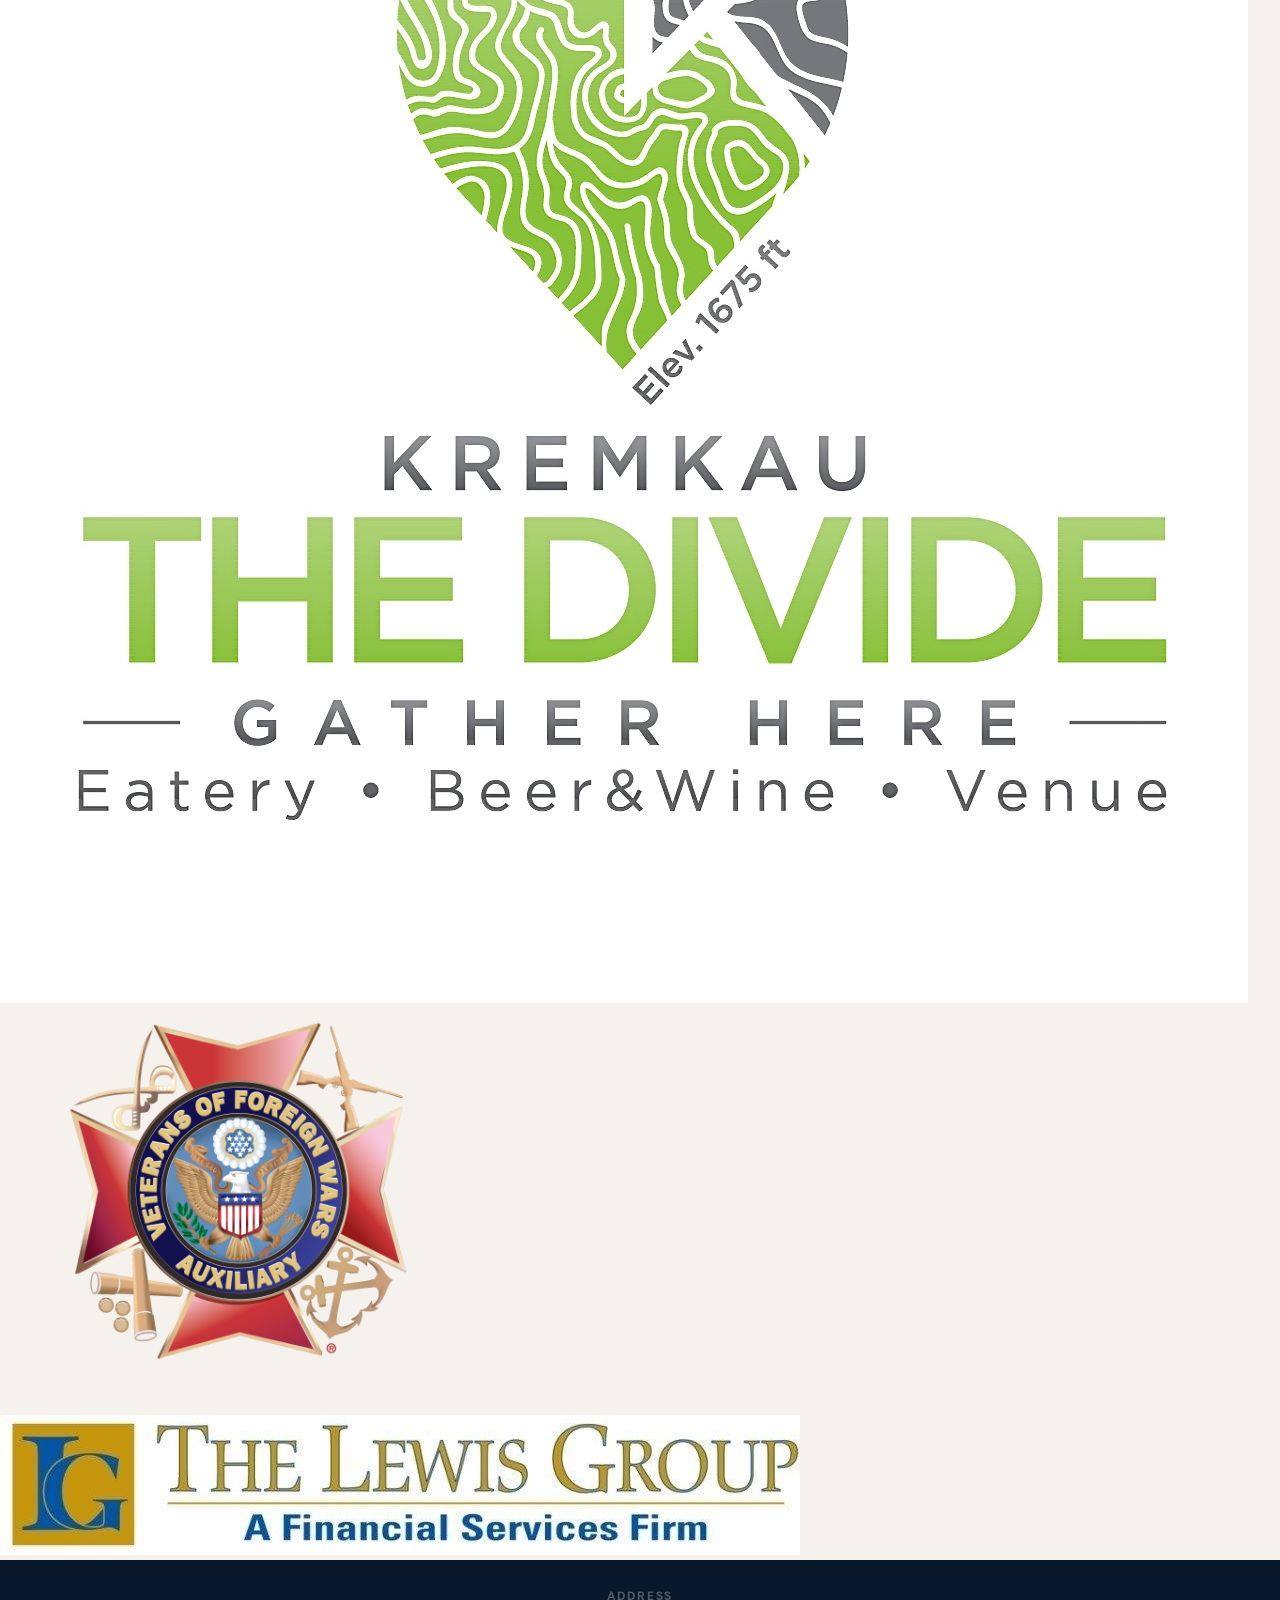
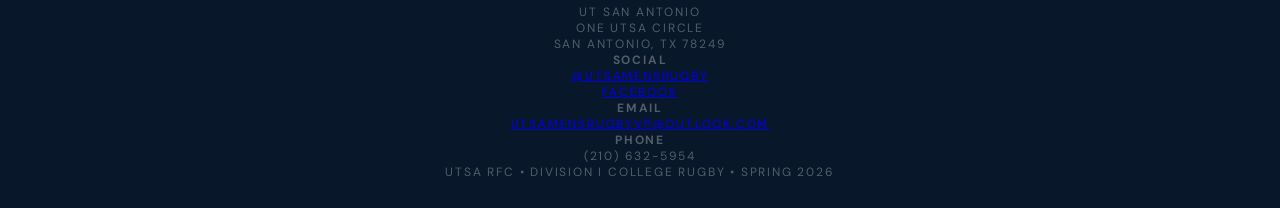
==== commit 8be4bfbd: "putting photo on main page" ====
--- a/index.html
+++ b/index.html
@@ -26,9 +26,8 @@
 
   <!-- ─── HERO ─── -->
   <div class="hero">
-    <video autoplay muted loop playsinline class="hero-video">
-      <source src="/videos/Rugby Edit.mp4" type="video/mp4">
-    </video>
+    
+	<img src = "/images/sunsetwithback.JPG" alt ="Homepage-photo" class="hero-video"/>
     <div class="hero-content">
       <div class="badge">San Antonio, TX</div>
       <h1>UTSA MEN'S <span>RUGBY</span></h1>
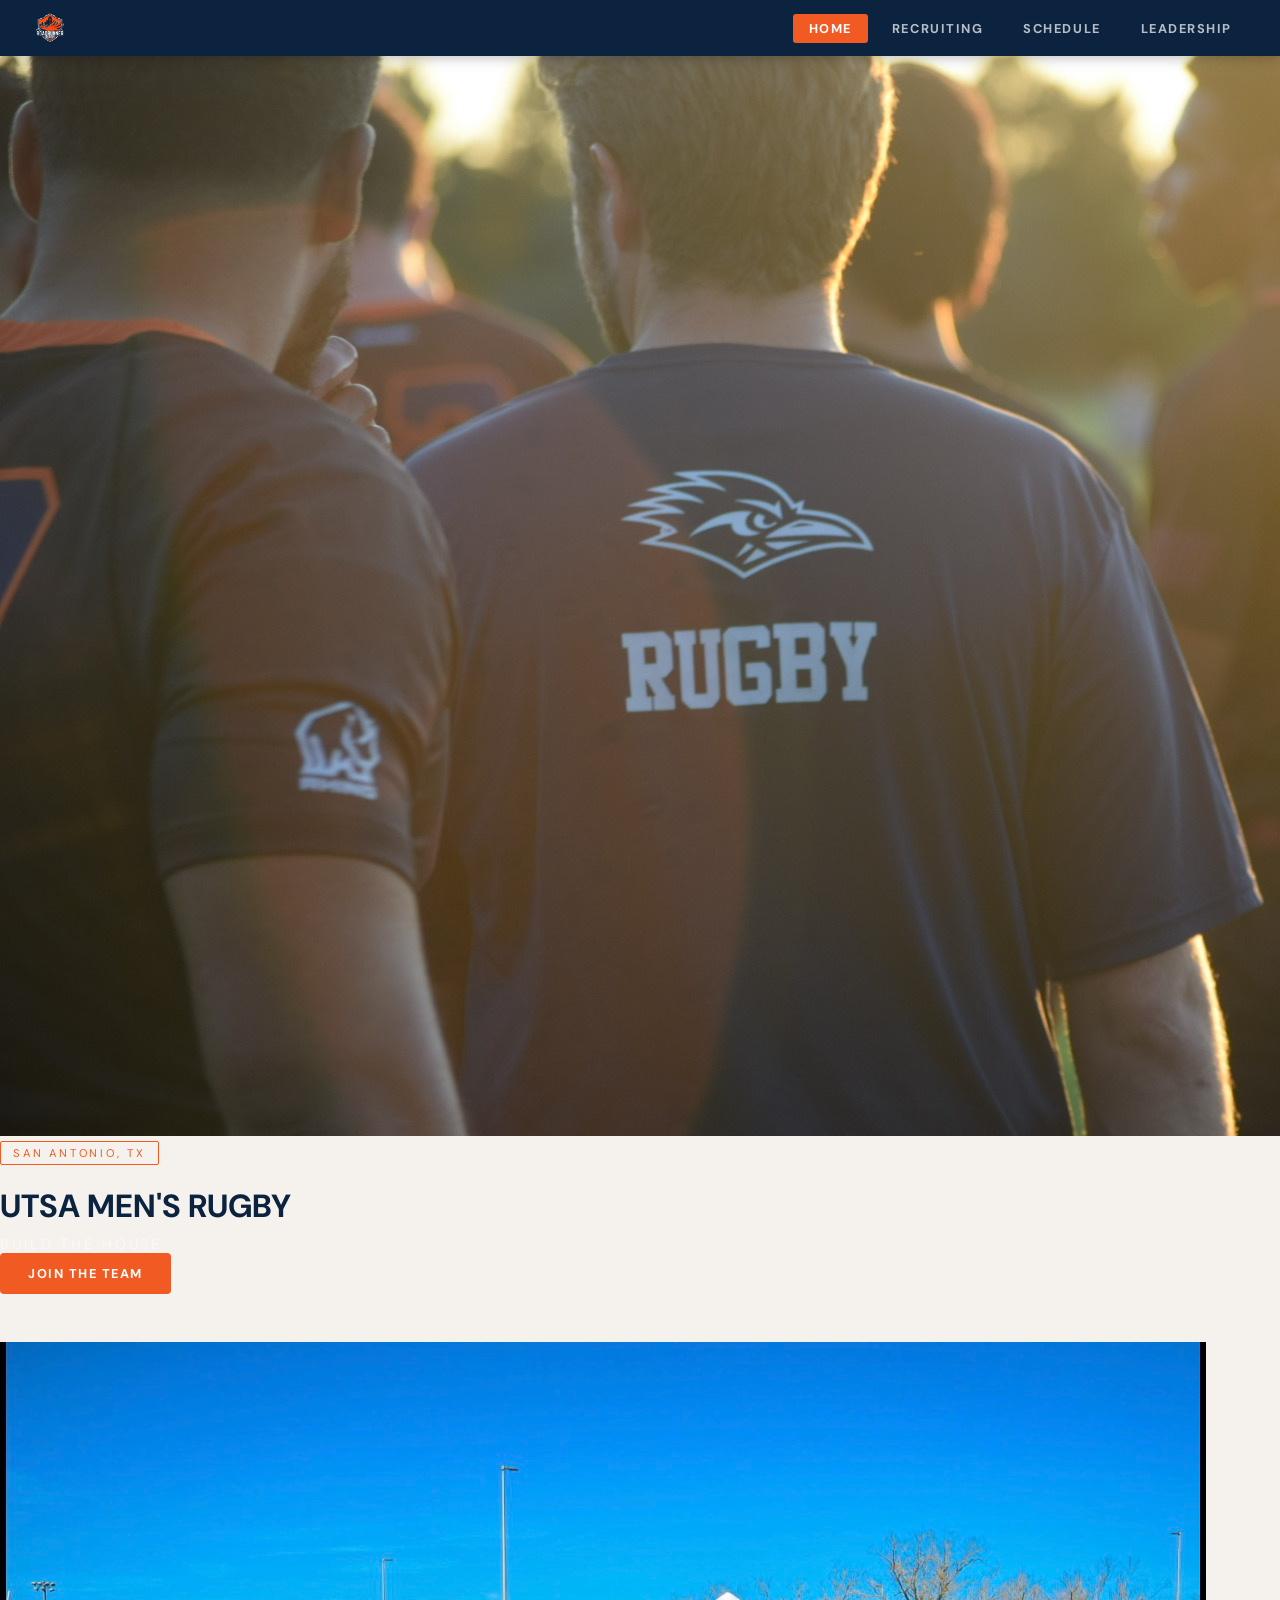
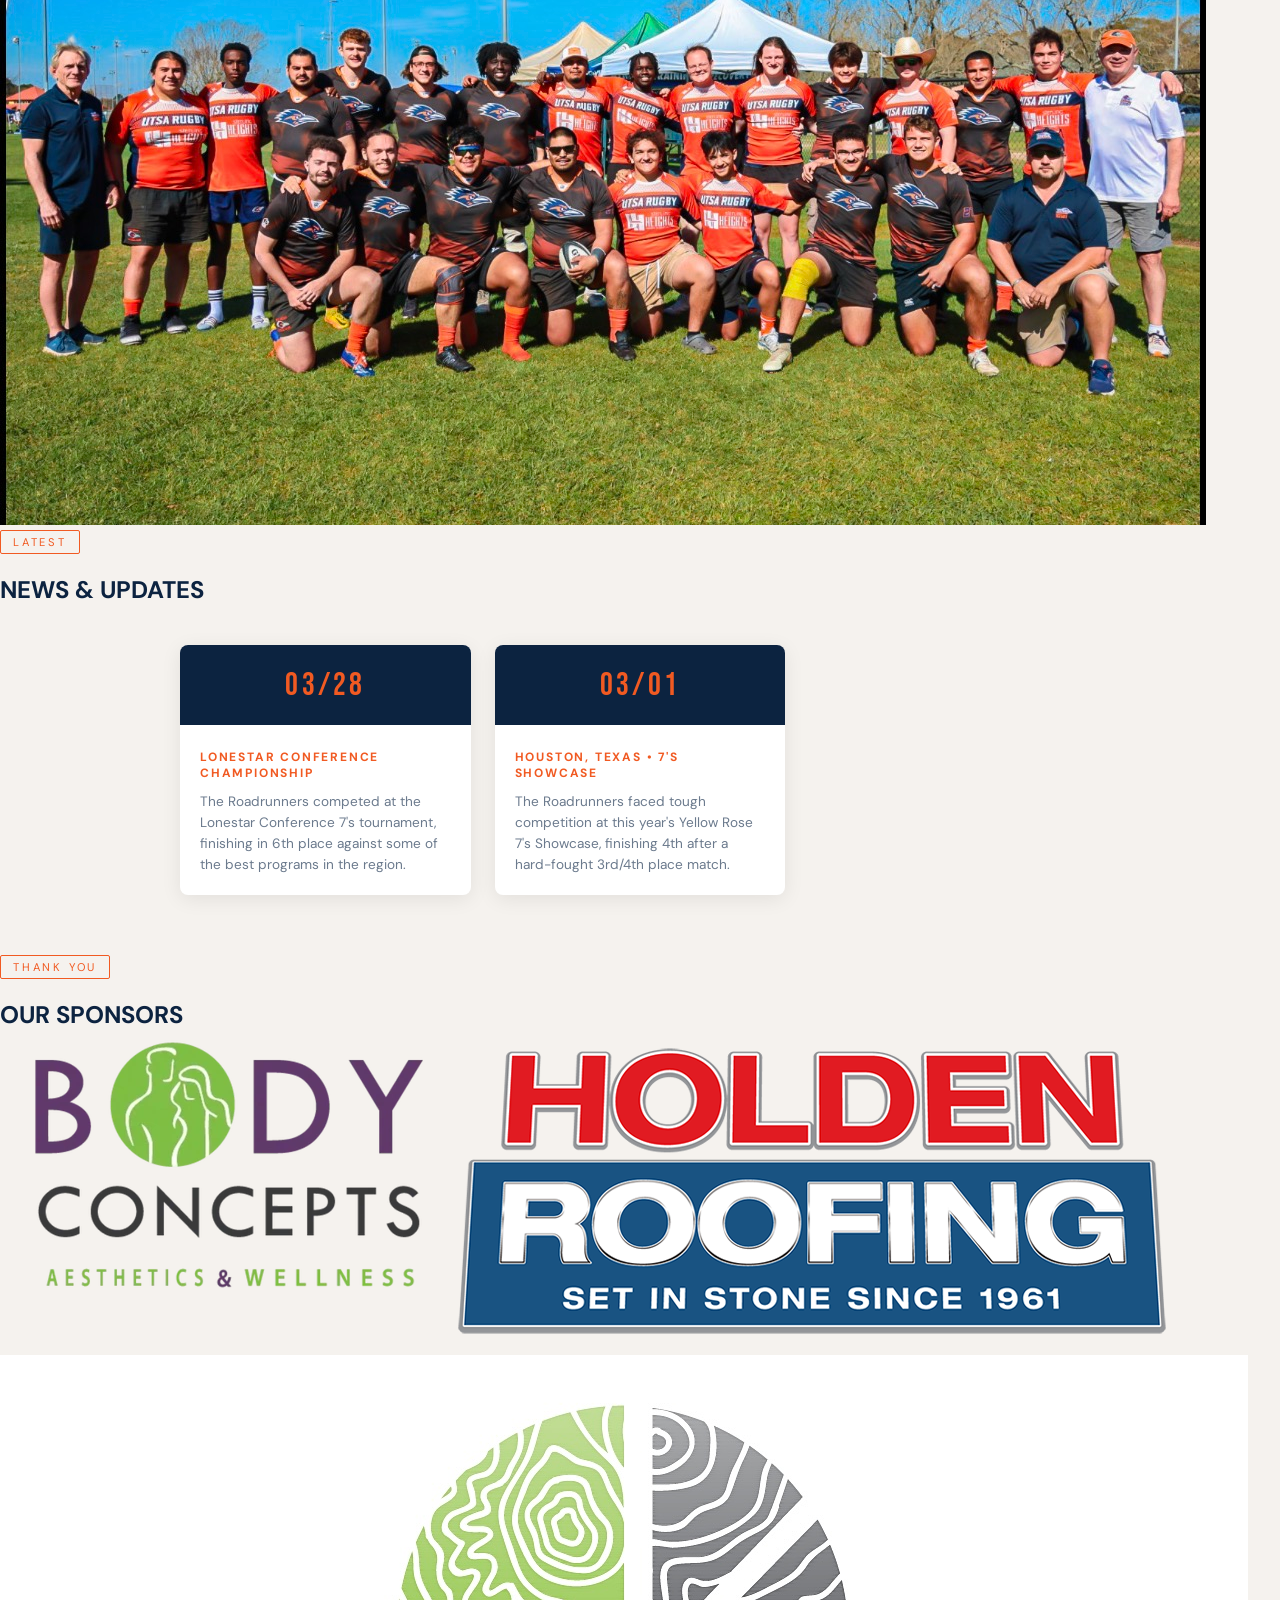
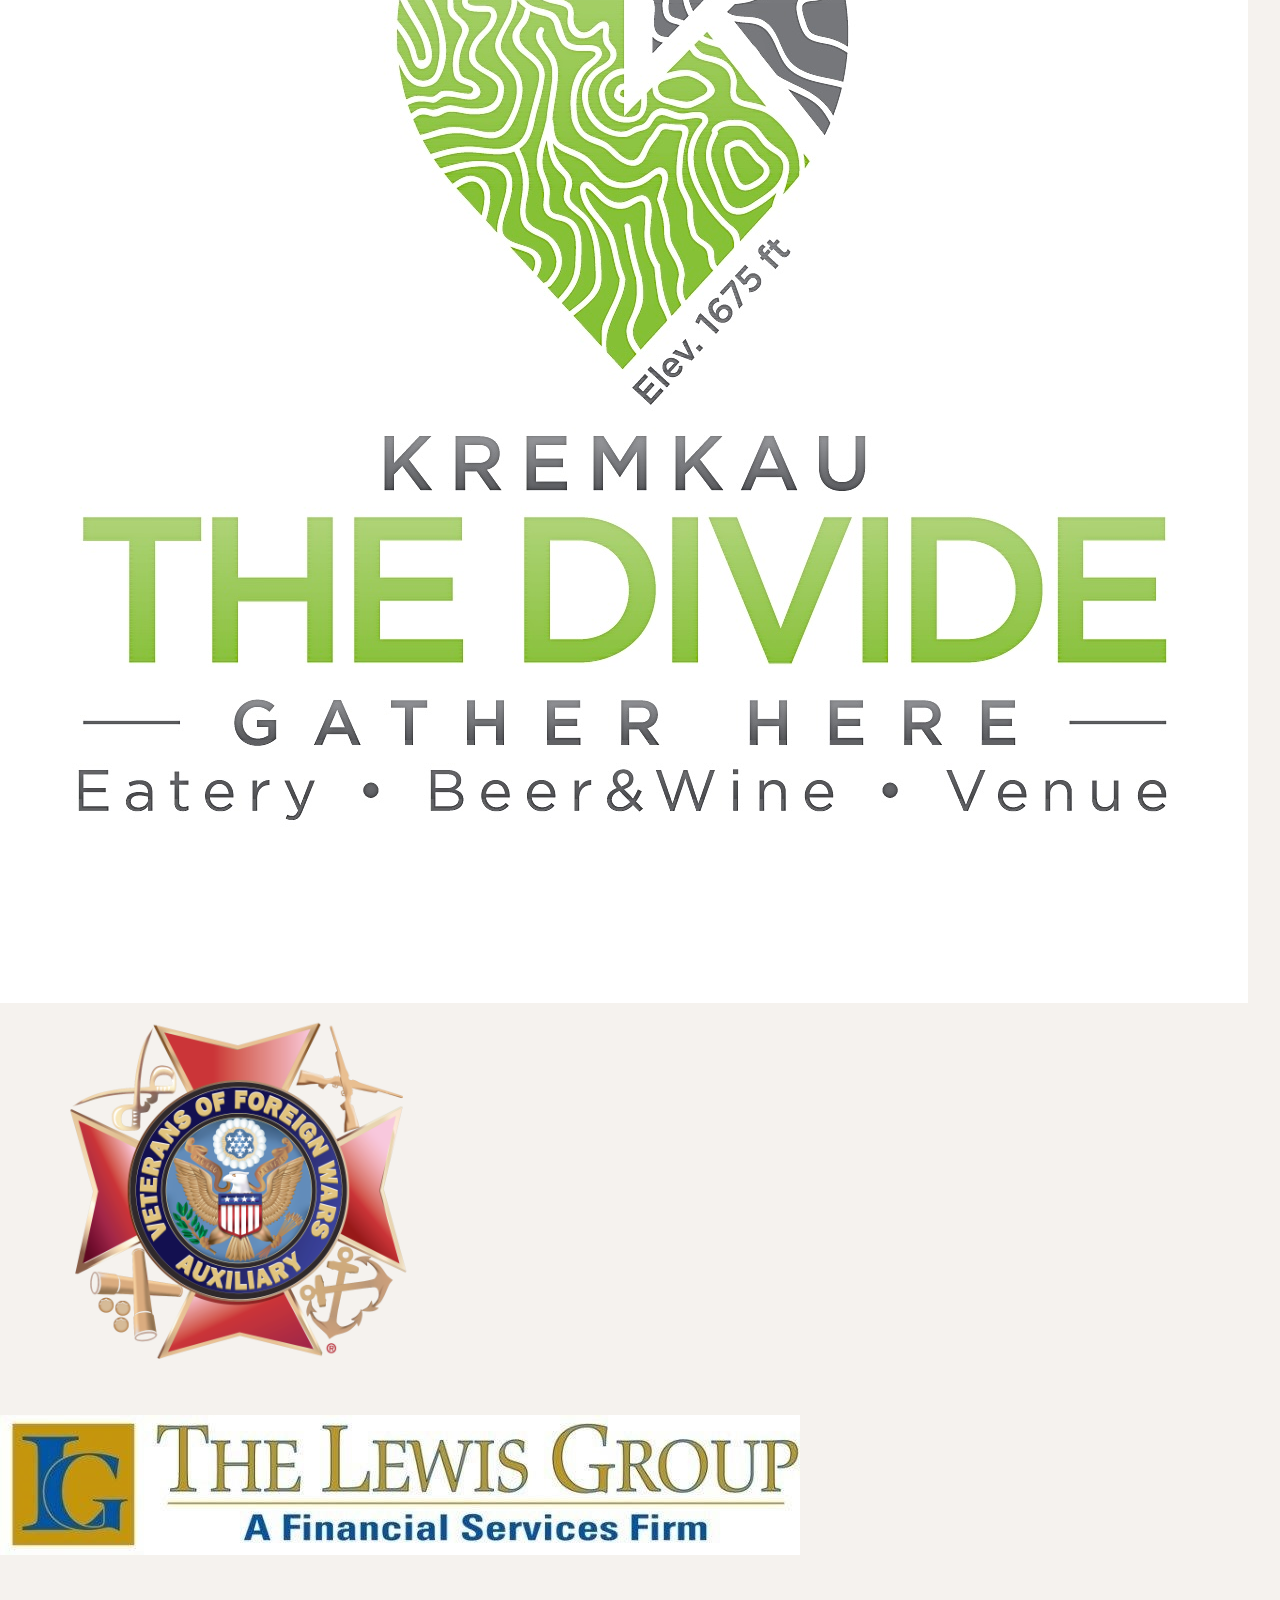
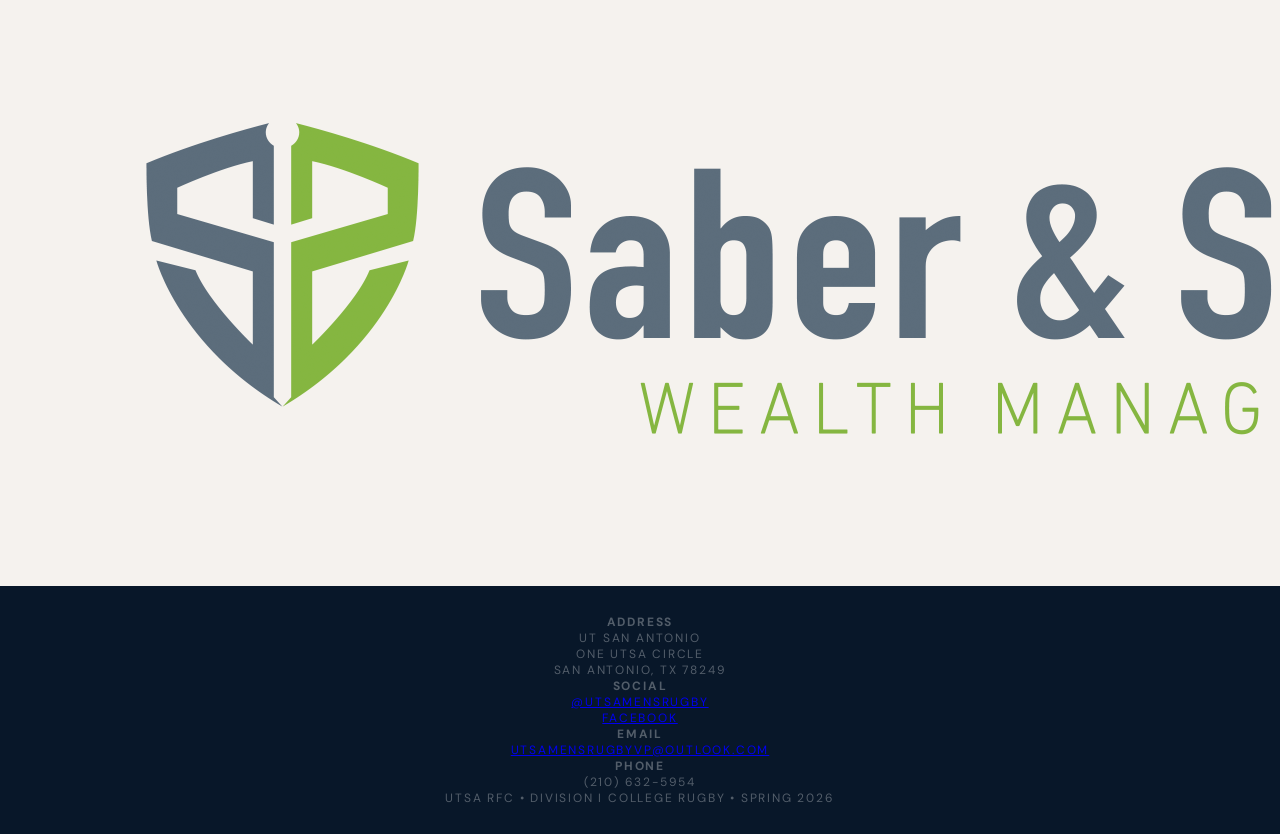
==== commit 226cade4: "putting in saber and shield and scedule" ====
--- a/index.html
+++ b/index.html
@@ -82,6 +82,7 @@
       <img src="/images/TheDivide.jpeg"      alt="The Divide"      class="sponsor-img" />
       <img src="/images/VFWA.png"            alt="VFWA"            class="sponsor-img" />
       <img src="/images/TheLewisGroup.jpg"   alt="The Lewis Group" class="sponsor-img" />
+      <img src="/images/SaberNShield.PNG"    alt ="Saber and Shield" class="sponsor-img"/>
     </div>
   </section>
 
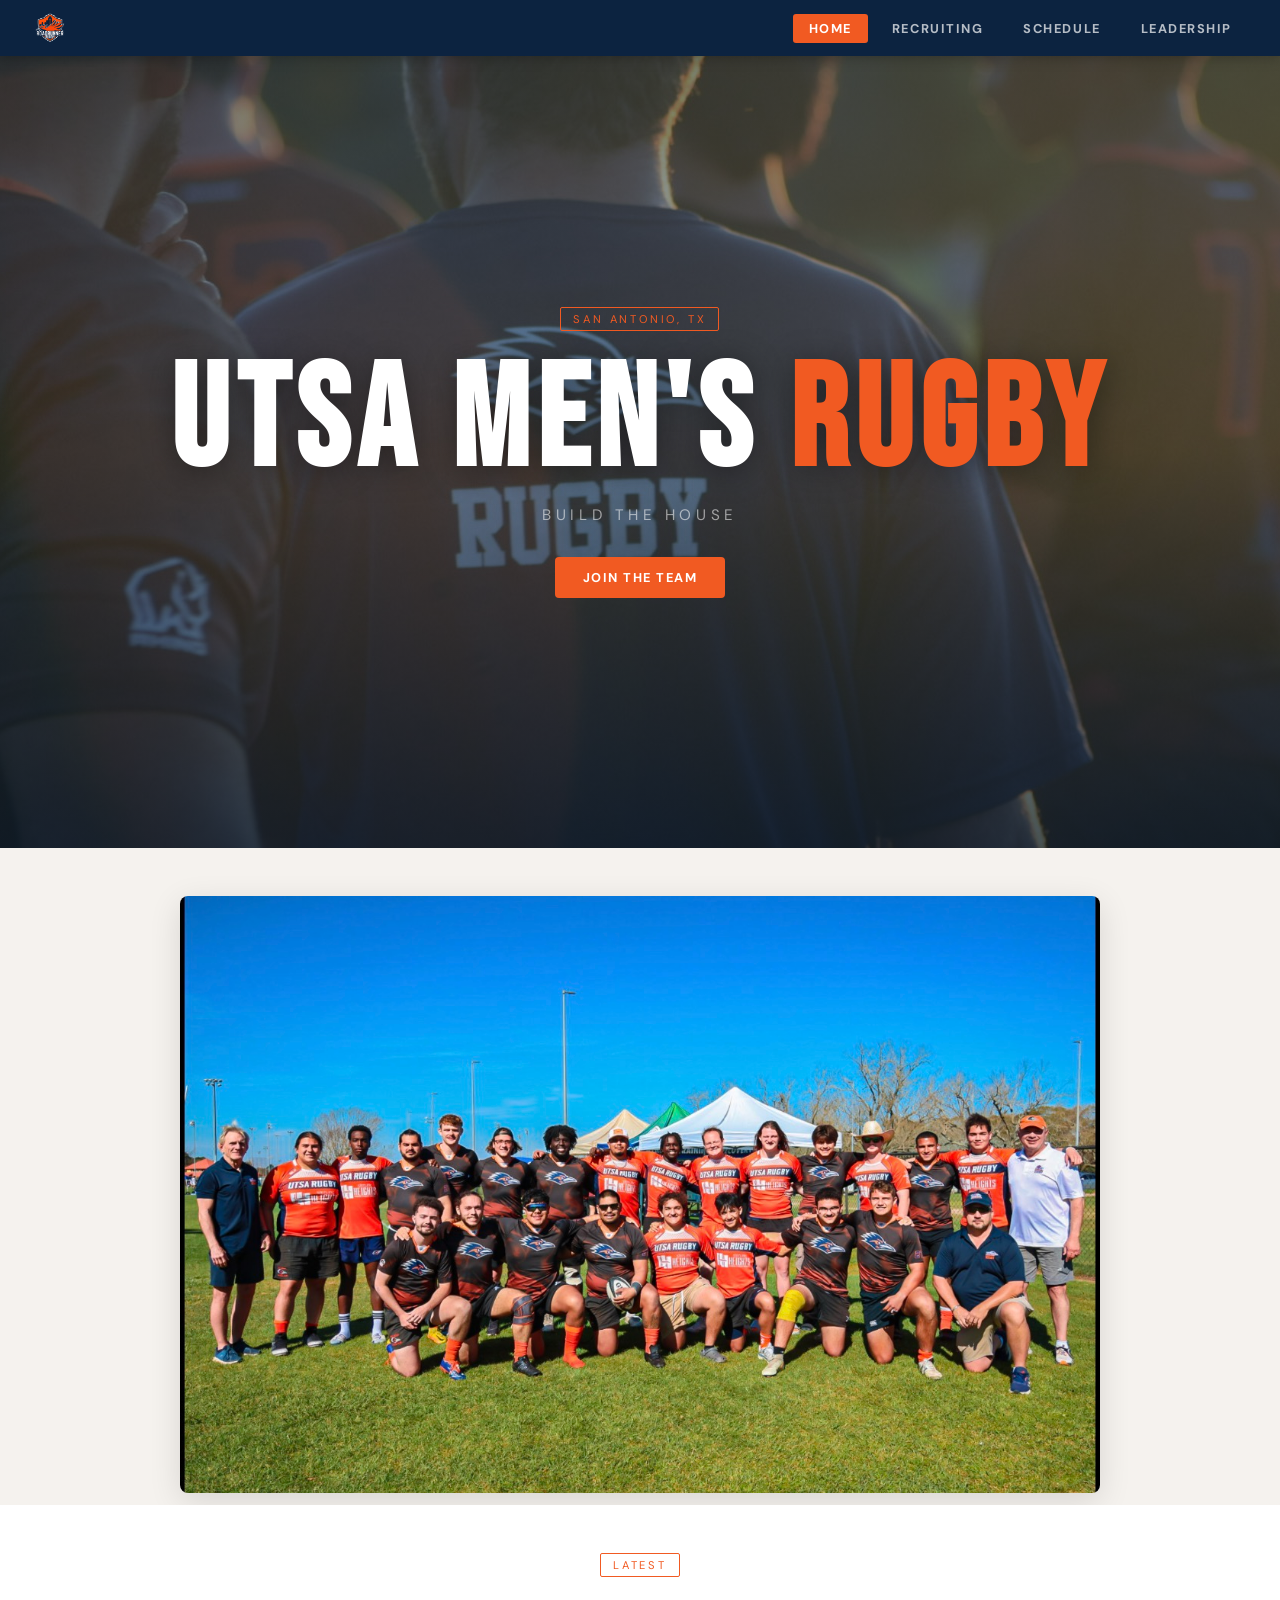
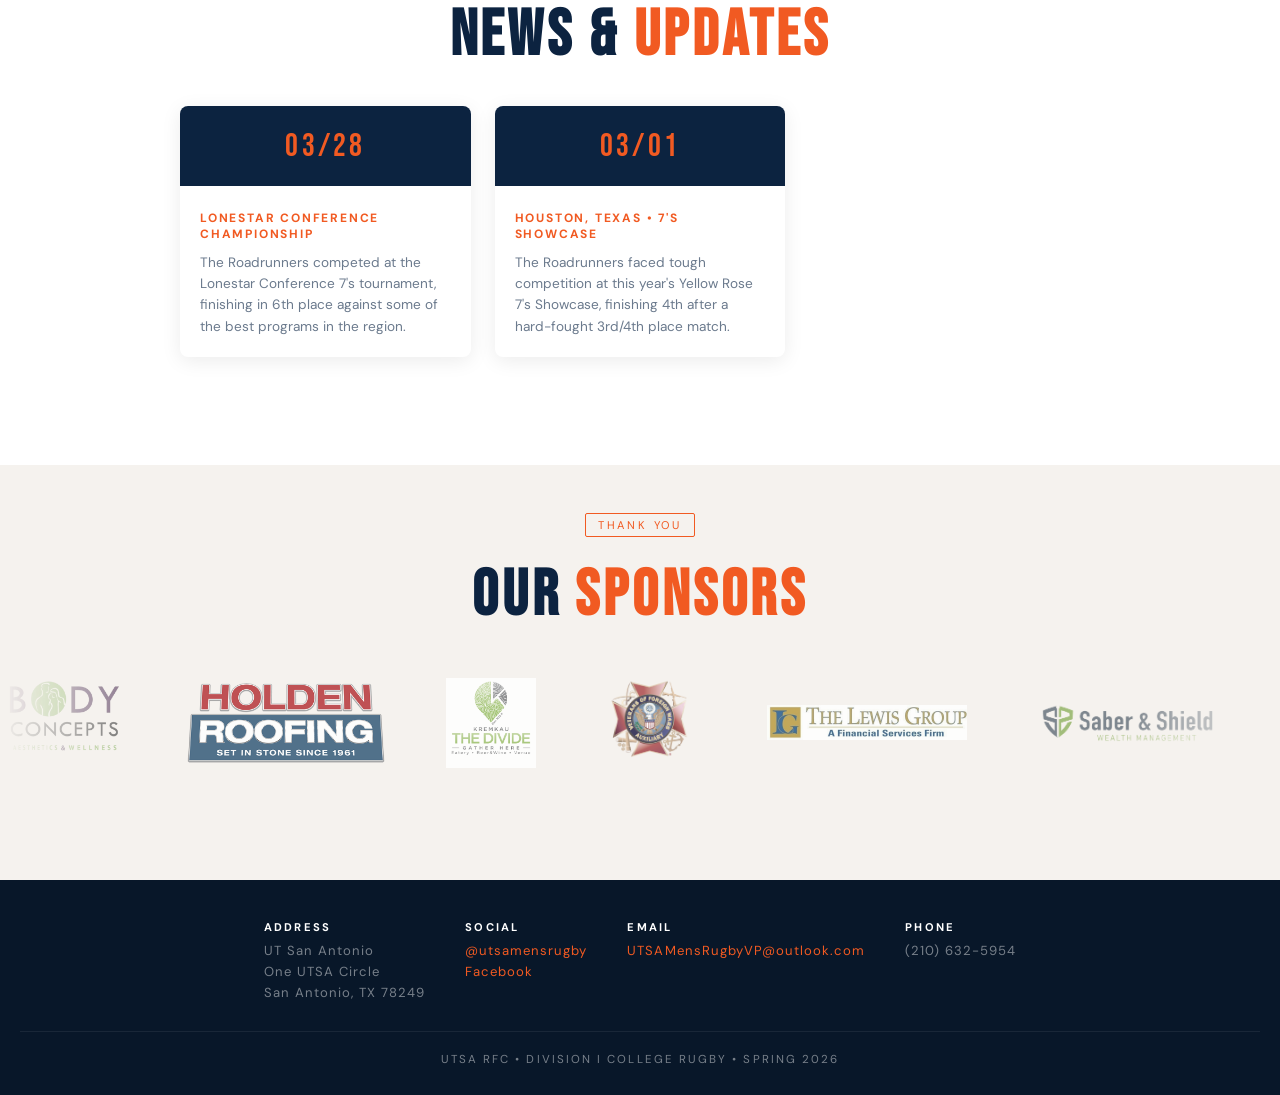
==== commit 972b1df1: "scrolling sponsors" ====
--- a/index.html
+++ b/index.html
@@ -19,7 +19,7 @@
     <div class="nav-links" id="navLinks">
       <a href="/"              class="nav-btn active">Home</a>
       <a href="/recrutiment/"  class="nav-btn">Recruiting</a>
-      <a href="/scedule/"      class="nav-btn">Schedule</a>
+      <a href="/schedule/"      class="nav-btn">Schedule</a>
       <a href="/leadership/"   class="nav-btn">Leadership</a>
     </div>
   </nav>
@@ -70,21 +70,24 @@
     </div>
   </section>
 
-  <!-- ─── SPONSORS ─── -->
-  <section class="sponsors-section">
-    <div class="section-header">
-      <div class="badge">Thank You</div>
-      <h2 class="section-title">OUR <span>SPONSORS</span></h2>
+ <!-- ─── SPONSORS ─── -->
+<section class="sponsors-section">
+  <div class="section-header">
+    <div class="badge">Thank You</div>
+    <h2 class="section-title">OUR <span>SPONSORS</span></h2>
+  </div>
+
+  <div class="marquee-wrapper">
+    <div class="marquee-track" id="marqueeTrack">
+      <div class="marquee-item"><img src="/images/bodyConcepts.webp"   alt="Body Concepts"></div>
+      <div class="marquee-item"><img src="/images/HoldenRoofing.png"   alt="Holden Roofing"></div>
+      <div class="marquee-item"><img src="/images/TheDivide.jpeg"      alt="The Divide"></div>
+      <div class="marquee-item"><img src="/images/VFWA.png"            alt="VFWA"></div>
+      <div class="marquee-item"><img src="/images/TheLewisGroup.jpg"   alt="The Lewis Group"></div>
+      <div class="marquee-item"><img src="/images/SaberNShield.PNG"    alt="Saber and Shield"></div>
     </div>
-    <div class="sponsors-grid">
-      <img src="/images/bodyConcepts.webp"   alt="Body Concepts"   class="sponsor-img" />
-      <img src="/images/HoldenRoofing.png"   alt="Holden Roofing"  class="sponsor-img" />
-      <img src="/images/TheDivide.jpeg"      alt="The Divide"      class="sponsor-img" />
-      <img src="/images/VFWA.png"            alt="VFWA"            class="sponsor-img" />
-      <img src="/images/TheLewisGroup.jpg"   alt="The Lewis Group" class="sponsor-img" />
-      <img src="/images/SaberNShield.PNG"    alt ="Saber and Shield" class="sponsor-img"/>
-    </div>
-  </section>
+  </div>
+</section>
 
   <!-- ─── FOOTER ─── -->
   <footer>
@@ -118,5 +121,11 @@
     });
   </script>
 
+
+<script>
+  const track = document.getElementById('marqueeTrack');
+  const clone = track.innerHTML;
+  track.innerHTML += clone;
+</script>
 </body>
 </html>
--- a/assets/css/style.css
+++ b/assets/css/style.css
@@ -19,7 +19,7 @@
   min-height: 100vh;
 }
 
-/* ─── NAV ────────────────────────────────── */
+/* ─── NAV ─────────────────────────────────── */
 nav {
   background: var(--blue);
   display: flex;
@@ -32,6 +32,7 @@
   z-index: 100;
   box-shadow: 0 2px 12px rgba(0,0,0,0.25);
 }
+
 .nav-logo {
   display: flex;
   align-items: center;
@@ -41,19 +42,17 @@
 
 .nav-logo-img {
   height: 36px;
-  max-height: 36px; 
+  max-height: 36px;
   width: auto;
   object-fit: contain;
   display: block;
 }
 
-
-
-.nav-links { 
-  display: flex; 
+.nav-links {
+  display: flex;
   gap: 8px;
-  align-items: center; 
- }
+  align-items: center;
+}
 
 .nav-btn {
   color: rgba(255,255,255,0.7);
@@ -70,8 +69,76 @@
 .nav-btn:hover { background: rgba(255,255,255,0.1); color: var(--white); }
 .nav-btn.active { background: var(--orange); color: var(--white); }
 
-/* ─── HEADER ─────────────────────────────── */
-header {
+/* ─── HERO (homepage) ────────────────────── */
+.hero {
+  position: relative;
+  height: 88vh;
+  min-height: 520px;
+  display: flex;
+  align-items: center;
+  justify-content: center;
+  overflow: hidden;
+  background: var(--dark);
+}
+
+.hero-video {
+  position: absolute;
+  top: 50%;
+  left: 50%;
+  transform: translate(-50%, -50%);
+  min-width: 100%;
+  min-height: 100%;
+  width: auto;
+  height: auto;
+  object-fit: cover;
+  z-index: 0;
+}
+
+.hero::after {
+  content: '';
+  position: absolute;
+  inset: 0;
+  background: linear-gradient(to bottom,
+    rgba(8,23,41,0.55) 0%,
+    rgba(8,23,41,0.35) 50%,
+    rgba(8,23,41,0.75) 100%);
+  z-index: 1;
+}
+
+.hero-content {
+  position: relative;
+  z-index: 2;
+  text-align: center;
+  color: var(--white);
+  padding: 0 20px;
+}
+
+.hero-content h1 {
+  font-family: 'Bebas Neue', sans-serif;
+  font-size: clamp(4rem, 12vw, 9rem);
+  letter-spacing: 0.05em;
+  line-height: 1;
+  text-shadow: 0 4px 32px rgba(0,0,0,0.4);
+}
+
+.hero-content h1 span { color: var(--orange); }
+
+.hero-content .subtitle {
+  margin-top: 10px;
+  font-size: 0.95rem;
+  letter-spacing: 0.3em;
+  text-transform: uppercase;
+  color: rgba(255,255,255,0.55);
+}
+
+.hero-cta {
+  margin-top: 32px;
+  display: inline-block;
+}
+
+/* ─── PAGE HEADER (inner pages) ─────────── */
+header,
+.page-header {
   background: var(--blue);
   color: var(--white);
   text-align: center;
@@ -80,7 +147,7 @@
   overflow: hidden;
 }
 
-header::before {
+.page-header::before {
   content: '⬡';
   position: absolute;
   font-size: 320px;
@@ -90,6 +157,24 @@
   pointer-events: none;
 }
 
+.page-header h2 {
+  font-family: 'Bebas Neue', sans-serif;
+  font-size: clamp(2.5rem, 7vw, 5rem);
+  letter-spacing: 0.06em;
+  color: var(--white);
+}
+
+.page-header h2 span { color: var(--orange); }
+
+.page-header p {
+  margin-top: 10px;
+  color: rgba(255,255,255,0.5);
+  font-size: 0.9rem;
+  letter-spacing: 0.15em;
+  text-transform: uppercase;
+}
+
+/* ─── BADGE ──────────────────────────────── */
 .badge {
   display: inline-block;
   border: 1px solid var(--orange);
@@ -102,23 +187,6 @@
   text-transform: uppercase;
 }
 
-header h1 {
-  font-family: 'Bebas Neue', sans-serif;
-  font-size: clamp(3.5rem, 10vw, 7rem);
-  letter-spacing: 0.05em;
-  line-height: 1;
-}
-
-header h1 span { color: var(--orange); }
-
-.subtitle {
-  margin-top: 8px;
-  font-size: 0.9rem;
-  letter-spacing: 0.2em;
-  text-transform: uppercase;
-  color: rgba(255,255,255,0.5);
-}
-
 /* ─── STATS BAR ──────────────────────────── */
 .stats-bar {
   display: flex;
@@ -148,36 +216,92 @@
   line-height: 1.1;
 }
 
-/* ─── MAIN ───────────────────────────────── */
+/* ─── SECTION HEADINGS ───────────────────── */
+.section-header {
+  text-align: center;
+  padding: 48px 20px 24px;
+}
+
+.section-title {
+  font-family: 'Bebas Neue', sans-serif;
+  font-size: clamp(2rem, 6vw, 4rem);
+  letter-spacing: 0.06em;
+  color: var(--blue);
+}
+
+.section-title span { color: var(--orange); }
+
+/* ─── MAIN / GENERIC CONTENT ─────────────── */
 main {
   max-width: 960px;
   margin: 0 auto;
   padding: 40px 20px 60px;
 }
 
-/* ─── PAGE TITLE (recruiting / leadership) ─ */
-.page-header {
-  text-align: center;
-  padding: 48px 20px 32px;
-  background: var(--blue);
-  color: var(--white);
-}
-
-.page-header h2 {
-  font-family: 'Bebas Neue', sans-serif;
-  font-size: clamp(2.5rem, 7vw, 5rem);
-  letter-spacing: 0.06em;
-  color: var(--white);
-}
-
-.page-header h2 span { color: var(--orange); }
-
-.page-header p {
-  margin-top: 10px;
-  color: rgba(255,255,255,0.5);
-  font-size: 0.9rem;
-  letter-spacing: 0.15em;
-  text-transform: uppercase;
+/* ─── TEAM PHOTO ─────────────────────────── */
+.team-photo-section {
+  max-width: 960px;
+  margin: 0 auto 12px;
+  padding: 0 20px;
+}
+
+.team-photo {
+  width: 100%;
+  display: block;
+  border-radius: 8px;
+  box-shadow: 0 8px 32px rgba(0,0,0,0.12);
+}
+
+/* ─── NEWS SECTION ───────────────────────── */
+.news-section {
+  background: var(--white);
+  padding-bottom: 48px;
+}
+
+/* ─── SPONSORS SECTION ───────────────────── */
+.sponsors-section {
+  background: var(--cream);
+  padding-bottom: 56px;
+}
+
+.sponsors-grid {
+  display: flex;
+  flex-wrap: wrap;
+  align-items: center;
+  justify-content: center;
+  gap: 28px;
+  max-width: 960px;
+  margin: 0 auto;
+  padding: 0 20px;
+}
+.sponsor-arrow{
+  height: 150px;
+  width: auto;
+  max-width: 220px;
+  object-fit: contain;
+  filter: grayscale(20%);
+  opacity: 1.0;
+  transition: opacity 0.2s, filter 0.2s;
+
+
+}
+.sponsor-arrow:hover{
+  opacity: 1;
+  filter: grayscale(0%);
+}
+.sponsor-img {
+  height: 250px;
+  width: auto;
+  max-width: 340px;
+  object-fit: contain;
+  filter: grayscale(20%);
+  opacity: 0.85;
+  transition: opacity 0.2s, filter 0.2s;
+}
+
+.sponsor-img:hover {
+  opacity: 1;
+  filter: grayscale(0%);
 }
 
 /* ─── LEGEND ─────────────────────────────── */
@@ -242,17 +366,17 @@
   border-radius: 3px;
 }
 
-.tag.home   { background: var(--orange); color: var(--white); }
-.tag.away   { background: var(--blue);   color: var(--white); }
-.tag.playoff { background: var(--dark); color: var(--orange); border: 1px solid var(--orange); }
+.tag.home    { background: var(--orange); color: var(--white); }
+.tag.away    { background: var(--blue);   color: var(--white); }
+.tag.playoff { background: var(--dark);  color: var(--orange); border: 1px solid var(--orange); }
 
 .result { font-family: 'Bebas Neue', sans-serif; font-size: 1rem; color: var(--muted); }
 
-/* ─── CARDS (recruiting / leadership) ────── */
+/* ─── CARDS ──────────────────────────────── */
 .cards-grid {
   max-width: 960px;
   margin: 0 auto;
-  padding: 40px 20px 60px;
+  padding: 8px 20px 60px;
   display: grid;
   grid-template-columns: repeat(auto-fill, minmax(260px, 1fr));
   gap: 24px;
@@ -322,6 +446,7 @@
 
 .info-section p { font-size: 0.9rem; color: #444; line-height: 1.7; margin-bottom: 20px; }
 
+/* ─── CTA BUTTON ─────────────────────────── */
 .cta-btn {
   display: inline-block;
   background: var(--orange);
@@ -340,17 +465,56 @@
 
 /* ─── FOOTER ─────────────────────────────── */
 footer {
+  background: var(--dark);
+  color: rgba(255,255,255,0.45);
+  padding: 40px 20px 28px;
+  font-size: 0.8rem;
+  letter-spacing: 0.08em;
   text-align: center;
-  padding: 28px 20px;
-  background: var(--dark);
-  color: rgba(255,255,255,0.3);
-  font-size: 0.75rem;
-  letter-spacing: 0.15em;
-  text-transform: uppercase;
-}
-
-
-/* ─── HAMBURGER BUTTON ───────────────────── */
+}
+
+.footer-contact {
+  display: flex;
+  flex-wrap: wrap;
+  justify-content: center;
+  gap: 40px;
+  max-width: 900px;
+  margin: 0 auto 28px;
+  text-align: left;
+}
+
+.footer-item strong {
+  display: block;
+  color: var(--white);
+  font-size: 0.7rem;
+  letter-spacing: 0.2em;
+  text-transform: uppercase;
+  margin-bottom: 6px;
+}
+
+.footer-item p {
+  font-size: 0.82rem;
+  color: rgba(255,255,255,0.45);
+  line-height: 1.6;
+}
+
+.footer-item a {
+  color: var(--orange);
+  text-decoration: none;
+}
+
+.footer-item a:hover { text-decoration: underline; }
+
+footer > p {
+  border-top: 1px solid rgba(255,255,255,0.07);
+  padding-top: 20px;
+  margin-top: 8px;
+  font-size: 0.72rem;
+  letter-spacing: 0.18em;
+  text-transform: uppercase;
+}
+
+/* ─── HAMBURGER ──────────────────────────── */
 .nav-toggle {
   display: none;
   background: none;
@@ -390,23 +554,96 @@
 
   .nav-logo-img { height: 28px; }
 
-  /* ─── TABLE MOBILE FIXES ─── */
+  /* Hero */
+  .hero { height: 70vh; min-height: 400px; }
+
+  /* Stats bar */
+  .stats-bar { flex-wrap: wrap; }
+  .stats-bar div { max-width: none; flex: 1 1 50%; }
+
+  /* Cards */
+  .cards-grid { padding-bottom: 40px; }
+
+  /* Sponsors */
+  .sponsor-img { height: 50px; max-width: 120px; }
+  .sponsor-arrow { height: 25px; max-width: 60px; }
+
+  /* Footer */
+  .footer-contact {
+    flex-direction: column;
+    gap: 24px;
+    align-items: center;
+    text-align: center;
+  }
+
+  /* Table mobile */
   th:nth-child(4), td:nth-child(4),
   th:nth-child(5), td:nth-child(5) { display: none; }
 
   main { padding: 20px 12px 40px; }
-
   table { font-size: 0.78rem; }
-
   th { padding: 10px 8px; }
   td { padding: 10px 8px; }
-
   td:first-child { font-size: 0.9rem; }
-
   td:nth-child(3) { word-break: break-word; max-width: 100px; }
 
-  .stats-bar { flex-wrap: wrap; }
-  .stats-bar div { max-width: none; flex: 1 1 50%; }
-}
- 
-/*─────────────── LOGO ─────────────── */
+
+  .gallary {width: 200px;}
+  .gallary div {grid-gap: 5px; }
+}
+
+
+/* ─── SPONSOR MARQUEE ───────────────────── */
+.marquee-wrapper {
+  overflow: hidden;
+  width: 100%;
+  padding: 20px 0 56px;
+  -webkit-mask-image: linear-gradient(to right, transparent 0%, black 12%, black 88%, transparent 100%);
+  mask-image: linear-gradient(to right, transparent 0%, black 12%, black 88%, transparent 100%);
+}
+
+.marquee-track {
+  display: flex;
+  gap: 60px;
+  width: max-content;
+  animation: marquee-scroll 22s linear infinite;
+}
+
+.marquee-track:hover {
+  animation-play-state: paused;
+}
+
+.marquee-item {
+  flex-shrink: 0;
+  display: flex;
+  align-items: center;
+  justify-content: center;
+}
+
+.marquee-item img {
+  height: 90px;
+  width: auto;
+  max-width: 200px;
+  object-fit: contain;
+  filter: grayscale(30%);
+  opacity: 0.8;
+  transition: opacity 0.2s, filter 0.2s;
+}
+
+.marquee-item img:hover {
+  opacity: 1;
+  filter: grayscale(0%);
+}
+
+@keyframes marquee-scroll {
+  0%   { transform: translateX(0); }
+  100% { transform: translateX(-50%); }
+}
+
+@media (max-width: 640px) {
+  .marquee-item img {
+    height: 55px;
+    max-width: 120px;
+  }
+  .marquee-track { gap: 36px; }
+}
